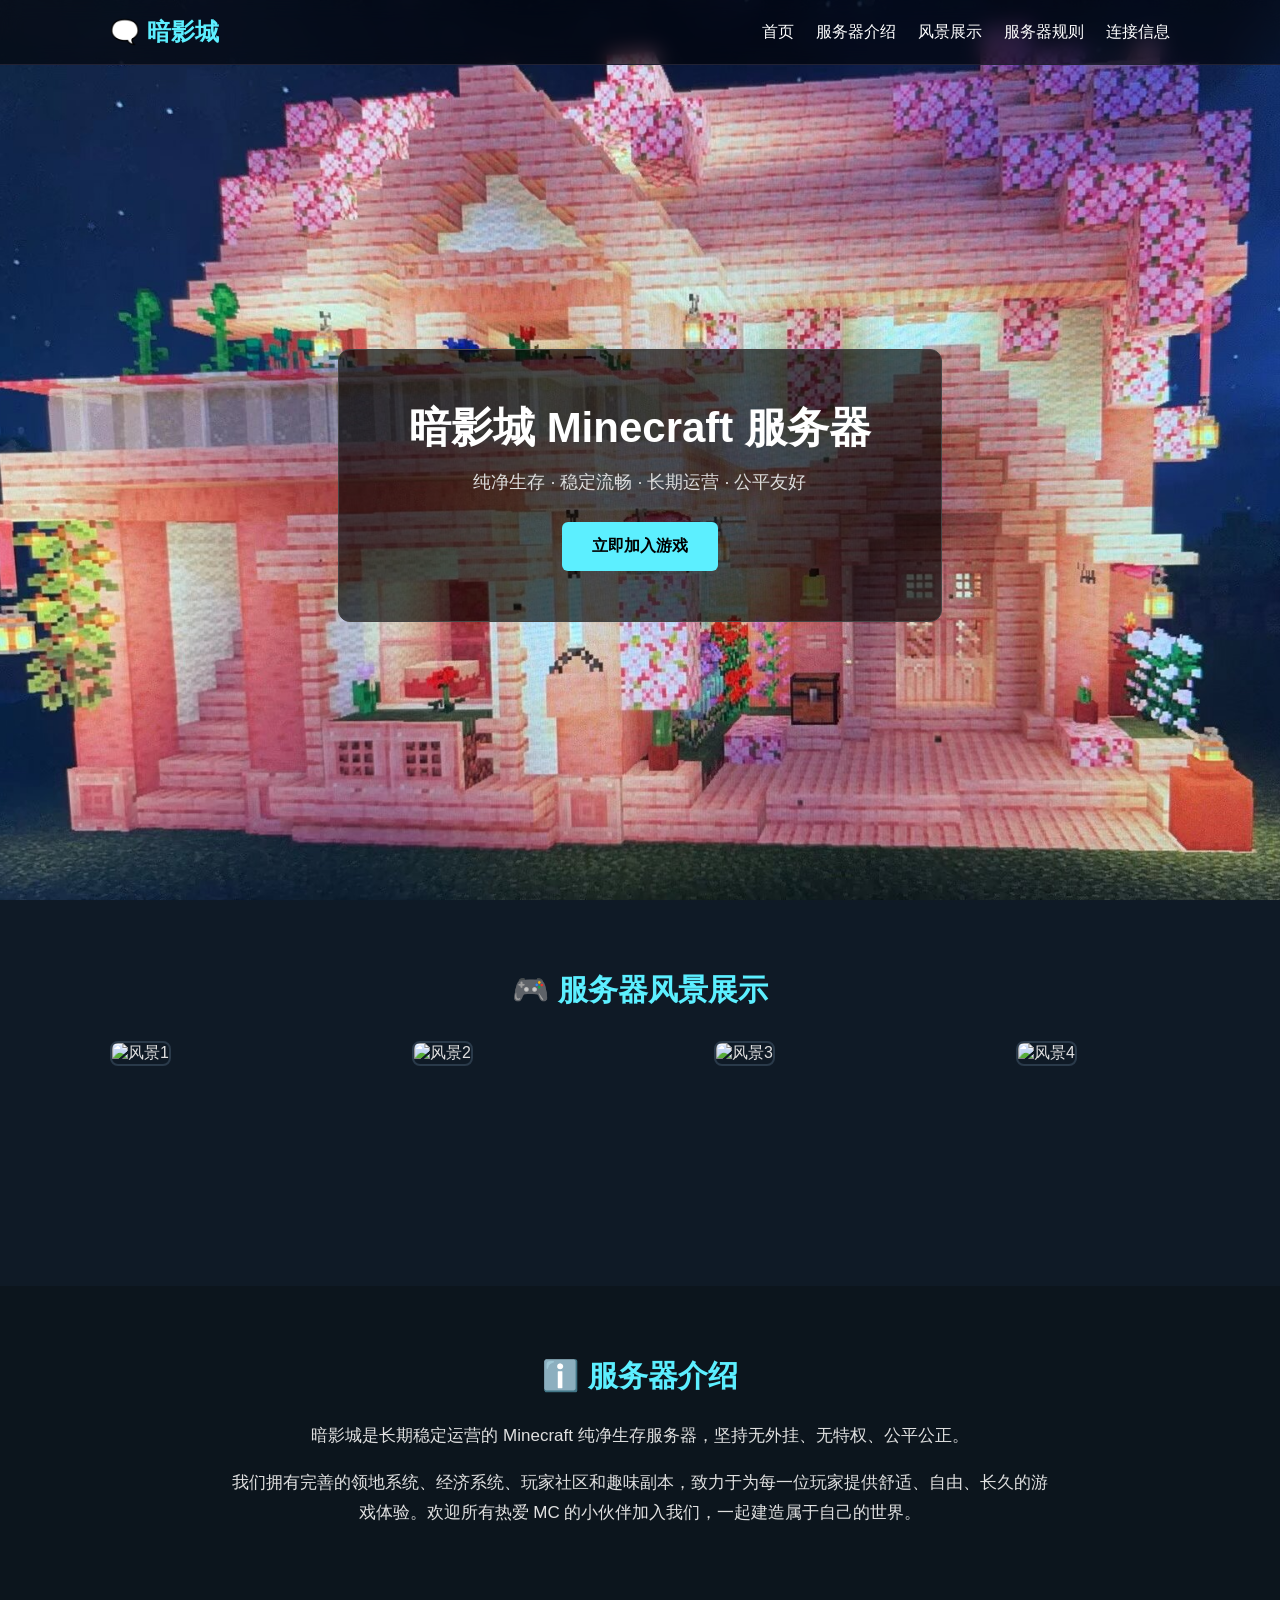
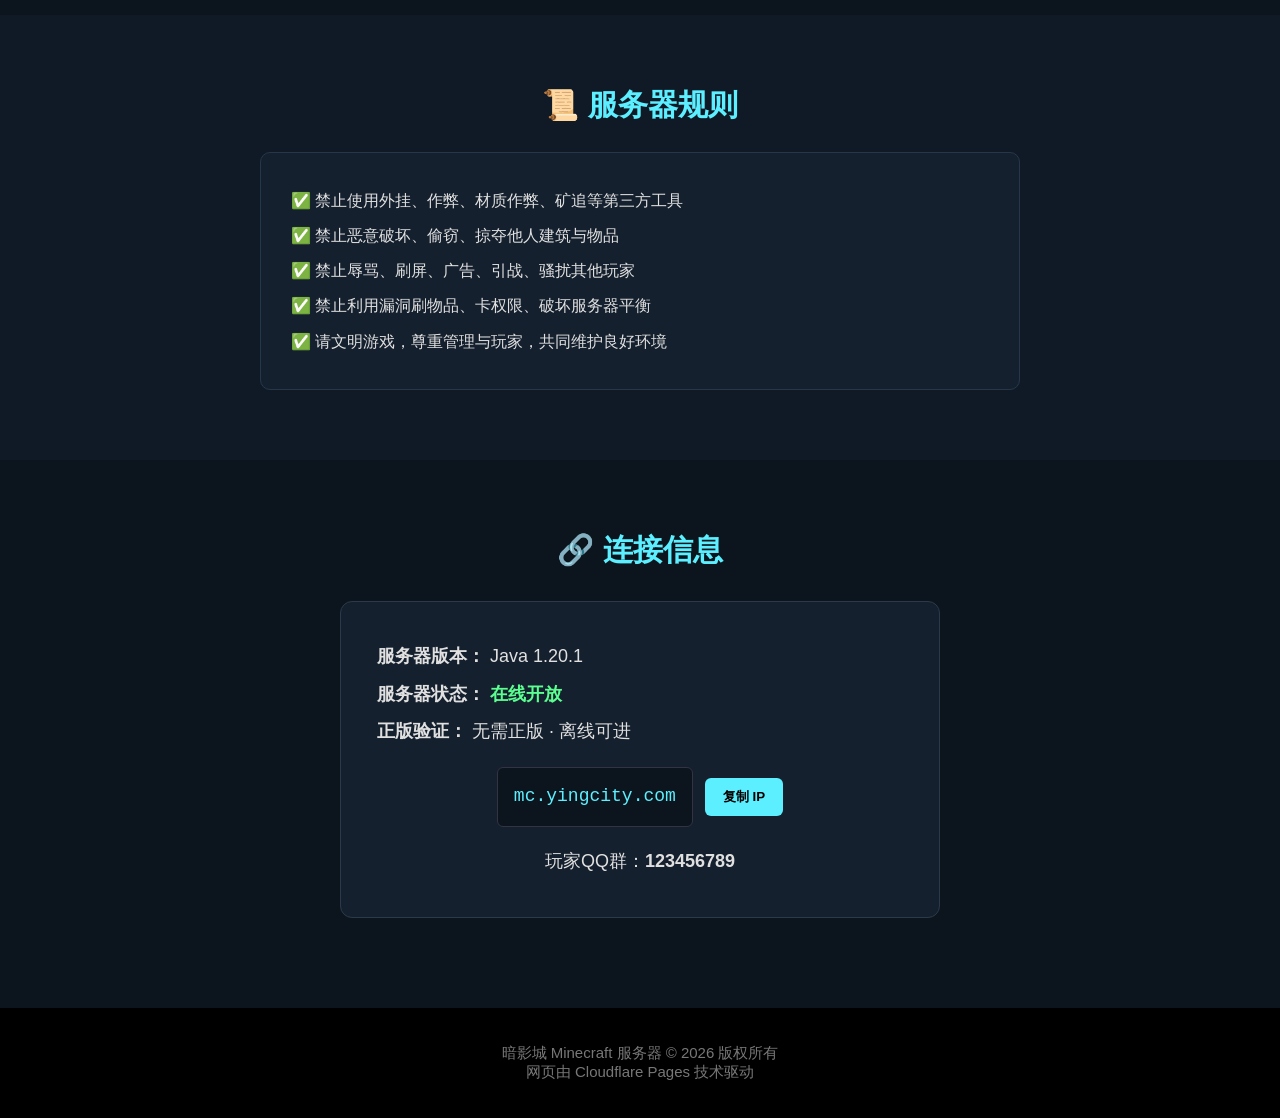
==== index.html @ 91fff6bc "Add files via upload" ====
<!DOCTYPE html>
<html lang="zh-CN">
<head>
  <meta charset="UTF-8">
  <meta name="viewport" content="width=device-width, initial-scale=1.0">
  <title>暗影城 - 我的世界官方服务器</title>
  <link rel="stylesheet" href="style.css">
</head>

<body>

<!-- 导航栏 -->
<nav class="navbar">
  <div class="container">
    <div class="logo">🗨️ 暗影城</div>
    <ul class="nav">
      <li><a href="#home">首页</a></li>
      <li><a href="#about">服务器介绍</a></li>
      <li><a href="#gallery">风景展示</a></li>
      <li><a href="#rules">服务器规则</a></li>
      <li><a href="#info">连接信息</a></li>
    </ul>
  </div>
</nav>

<!-- 顶部横幅 -->
<header id="home" class="banner" style="background-image: url('images/bg.jpg')">
  <div class="banner-inner">
    <h1>暗影城 Minecraft 服务器</h1>
    <p>纯净生存 · 稳定流畅 · 长期运营 · 公平友好</p>
    <a href="#info" class="btn">立即加入游戏</a>
  </div>
</header>

<!-- 风景轮播 -->
<section id="gallery" class="gallery">
  <div class="container">
    <h2>🎮 服务器风景展示</h2>
    <div class="slider">
      <div class="slide-item"><img src="images/slide1.jpg" alt="风景1"></div>
      <div class="slide-item"><img src="images/slide2.jpg" alt="风景2"></div>
      <div class="slide-item"><img src="images/slide3.jpg" alt="风景3"></div>
      <div class="slide-item"><img src="images/slide4.jpg" alt="风景4"></div>
    </div>
  </div>
</section>

<!-- 服务器介绍 -->
<section id="about" class="about">
  <div class="container">
    <h2>ℹ️ 服务器介绍</h2>
    <p>暗影城是长期稳定运营的 Minecraft 纯净生存服务器，坚持无外挂、无特权、公平公正。</p>
    <p>我们拥有完善的领地系统、经济系统、玩家社区和趣味副本，致力于为每一位玩家提供舒适、自由、长久的游戏体验。欢迎所有热爱 MC 的小伙伴加入我们，一起建造属于自己的世界。</p>
  </div>
</section>

<!-- 服务器规则 -->
<section id="rules" class="rules">
  <div class="container">
    <h2>📜 服务器规则</h2>
    <div class="rule-box">
      <ul>
        <li>禁止使用外挂、作弊、材质作弊、矿追等第三方工具</li>
        <li>禁止恶意破坏、偷窃、掠夺他人建筑与物品</li>
        <li>禁止辱骂、刷屏、广告、引战、骚扰其他玩家</li>
        <li>禁止利用漏洞刷物品、卡权限、破坏服务器平衡</li>
        <li>请文明游戏，尊重管理与玩家，共同维护良好环境</li>
      </ul>
    </div>
  </div>
</section>

<!-- 服务器信息 + 复制IP -->
<section id="info" class="server-info">
  <div class="container">
    <h2>🔗 连接信息</h2>

    <div class="info-card">
      <p><strong>服务器版本：</strong> Java 1.20.1</p>
      <p><strong>服务器状态：</strong> <span class="status-online">在线开放</span></p>
      <p><strong>正版验证：</strong> 无需正版 · 离线可进</p>

      <div class="ip-box">
        <span id="server-ip">mc.yingcity.com</span>
        <button class="copy-btn" onclick="copyIP()">复制 IP</button>
      </div>

      <div class="qq-group">
        <p>玩家QQ群：<strong>123456789</strong></p>
      </div>
    </div>
  </div>
</section>

<!-- 底部 -->
<footer>
  <div class="container">
    <p>暗影城 Minecraft 服务器 © 2026 版权所有</p>
    <p>网页由 Cloudflare Pages 技术驱动</p>
  </div>
</footer>

<!-- 复制IP脚本 -->
<script>
  function copyIP() {
    let ip = document.getElementById("server-ip").innerText;
    navigator.clipboard.writeText(ip).then(() => {
      alert("IP 已复制：" + ip);
    });
  }
</script>

</body>
</html>
---- style.css ----
* {
  margin: 0;
  padding: 0;
  box-sizing: border-box;
  font-family: "Microsoft YaHei", sans-serif;
  scroll-behavior: smooth;
}

body {
  background: #0c151d;
  color: #e0e0e0;
}

.container {
  max-width: 1100px;
  margin: 0 auto;
  padding: 0 20px;
}

/* 导航 */
.navbar {
  position: fixed;
  top: 0;
  width: 100%;
  background: rgba(0, 0, 0, 0.6);
  backdrop-filter: blur(10px);
  z-index: 999;
  padding: 16px 0;
  border-bottom: 1px solid #223;
}

.navbar .container {
  display: flex;
  justify-content: space-between;
  align-items: center;
}

.logo {
  font-size: 24px;
  font-weight: bold;
  color: #5cefff;
}

.nav {
  list-style: none;
  display: flex;
  gap: 22px;
}

.nav a {
  color: #fff;
  text-decoration: none;
  font-size: 16px;
  transition: 0.2s;
}

.nav a:hover {
  color: #5cefff;
}

/* 横幅 */
.banner {
  height: 100vh;
  background-size: cover;
  background-position: center;
  display: flex;
  align-items: center;
  justify-content: center;
  text-align: center;
  padding-top: 70px;
  position: relative;
}

.banner-inner {
  background: rgba(0, 0, 0, 0.65);
  padding: 50px 70px;
  border-radius: 12px;
  border: 1px solid #444;
  max-width: 760px;
}

.banner h1 {
  font-size: 42px;
  margin-bottom: 14px;
  color: #fff;
}

.banner p {
  font-size: 18px;
  margin-bottom: 28px;
  color: #ddd;
}

.btn {
  display: inline-block;
  padding: 14px 30px;
  background: #5cefff;
  color: #000;
  font-weight: bold;
  border-radius: 6px;
  text-decoration: none;
  transition: 0.2s;
}

.btn:hover {
  background: #4ad1e0;
}

/* 轮播 */
.gallery {
  padding: 70px 0;
  background: #0f1a26;
}

.gallery h2 {
  text-align: center;
  font-size: 30px;
  margin-bottom: 30px;
  color: #5cefff;
}

.slider {
  display: flex;
  gap: 12px;
  overflow-x: auto;
  padding-bottom: 10px;
}

.slide-item {
  flex: 0 0 290px;
  height: 165px;
}

.slide-item img {
  width: 100%;
  height: 100%;
  object-fit: cover;
  border-radius: 8px;
  border: 2px solid #2a3a4a;
}

/* 介绍 */
.about {
  padding: 70px 0;
}

.about h2 {
  text-align: center;
  font-size: 30px;
  margin-bottom: 24px;
  color: #5cefff;
}

.about p {
  max-width: 820px;
  margin: 0 auto 16px;
  line-height: 1.8;
  font-size: 17px;
  text-align: center;
}

/* 规则 */
.rules {
  padding: 70px 0;
  background: #0f1a26;
}

.rules h2 {
  text-align: center;
  font-size: 30px;
  margin-bottom: 26px;
  color: #5cefff;
}

.rule-box {
  max-width: 760px;
  margin: 0 auto;
  background: #15202e;
  padding: 30px;
  border-radius: 10px;
  border: 1px solid #27374a;
}

.rule-box ul {
  list-style: none;
  line-height: 2.2;
  font-size: 16px;
}

.rule-box li::before {
  content: "✅ ";
  color: #5cefff;
}

/* 服务器信息 */
.server-info {
  padding: 70px 0;
}

.server-info h2 {
  text-align: center;
  font-size: 30px;
  margin-bottom: 30px;
  color: #5cefff;
}

.info-card {
  max-width: 600px;
  margin: 0 auto;
  background: #15202e;
  padding: 36px;
  border-radius: 12px;
  border: 1px solid #2a3a4a;
  font-size: 18px;
  line-height: 2.1;
}

.status-online {
  color: #5aff90;
  font-weight: bold;
}

.ip-box {
  display: flex;
  align-items: center;
  justify-content: center;
  gap: 12px;
  margin: 16px 0;
  flex-wrap: wrap;
}

#server-ip {
  background: #0c151d;
  padding: 10px 16px;
  border-radius: 6px;
  font-family: monospace;
  font-size: 18px;
  color: #5cefff;
  border: 1px solid #334;
}

.copy-btn {
  padding: 10px 18px;
  background: #5cefff;
  color: #000;
  border: none;
  border-radius: 6px;
  font-weight: bold;
  cursor: pointer;
}

.copy-btn:hover {
  background: #4ad1e0;
}

.qq-group {
  text-align: center;
  margin-top: 10px;
  font-size: 18px;
}

/* 底部 */
footer {
  background: #000;
  padding: 36px 0;
  text-align: center;
  color: #777;
  font-size: 15px;
  margin-top: 20px;
}
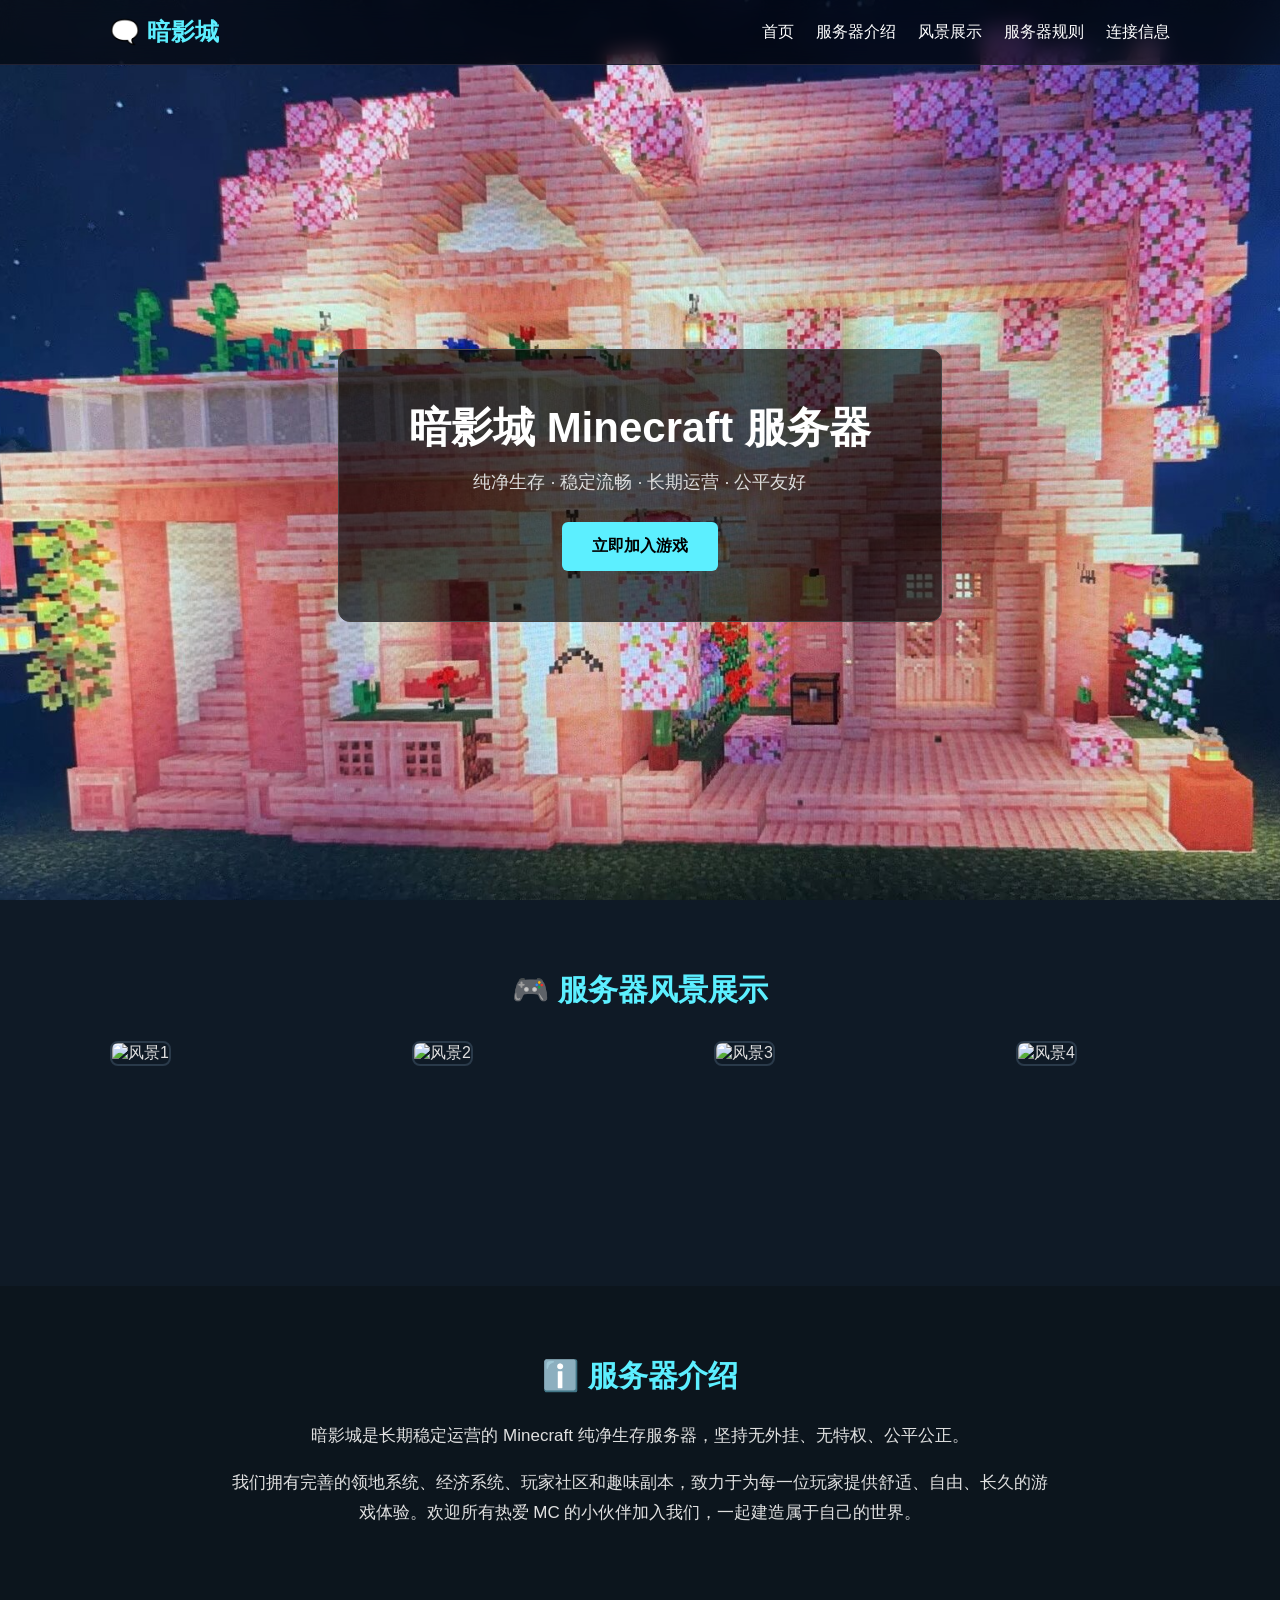
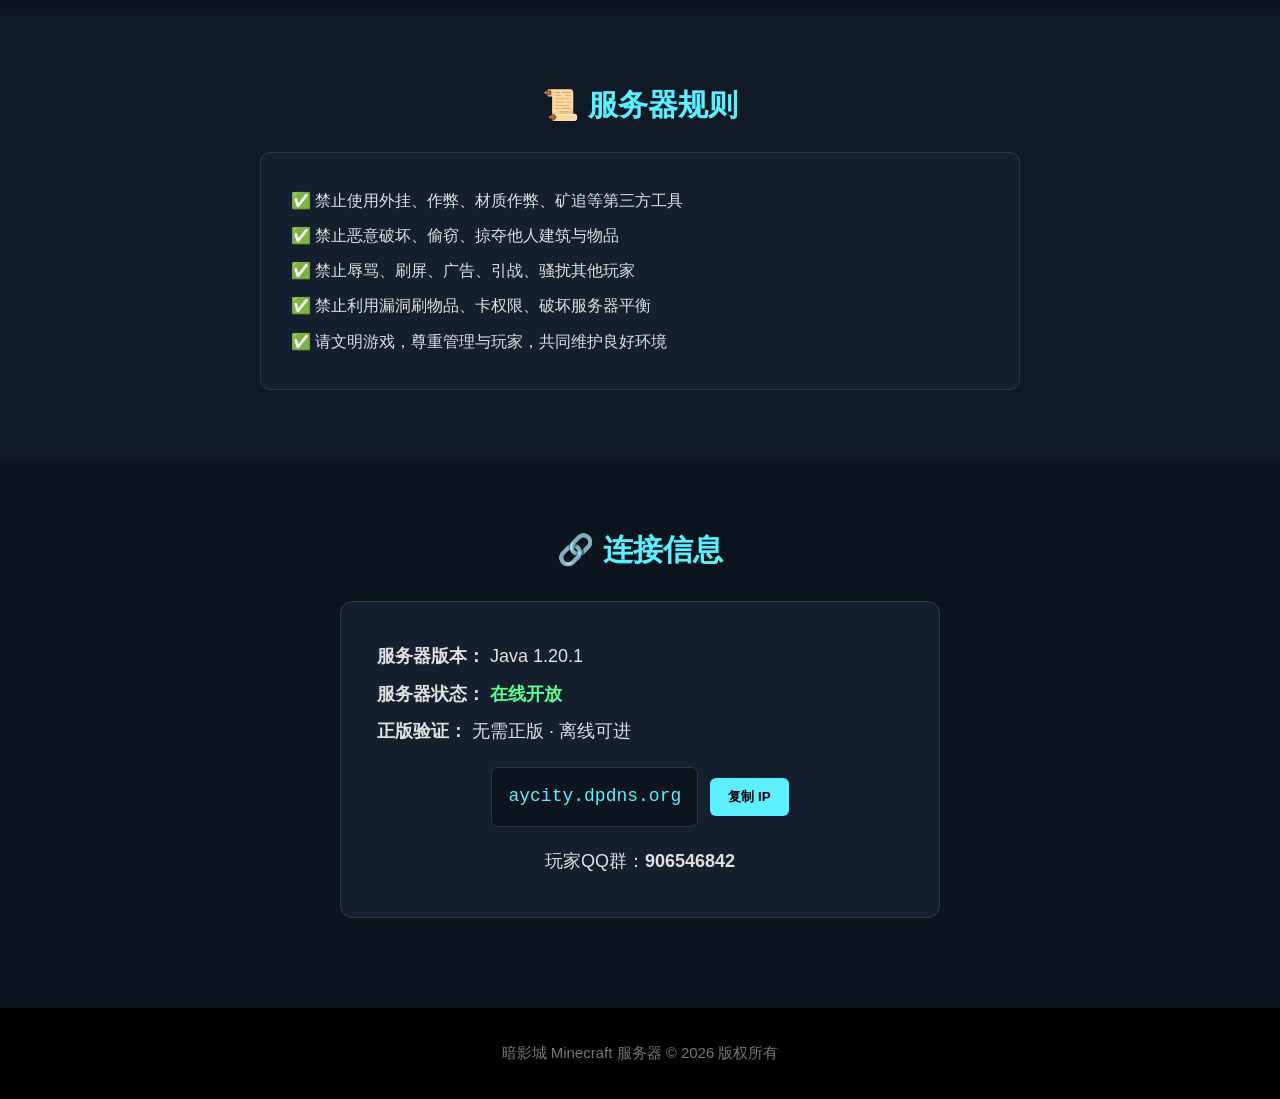
==== commit d21af467: "Update index.html" ====
--- a/index.html
+++ b/index.html
@@ -81,12 +81,12 @@
       <p><strong>正版验证：</strong> 无需正版 · 离线可进</p>
 
       <div class="ip-box">
-        <span id="server-ip">mc.yingcity.com</span>
+        <span id="server-ip">aycity.dpdns.org</span>
         <button class="copy-btn" onclick="copyIP()">复制 IP</button>
       </div>
 
       <div class="qq-group">
-        <p>玩家QQ群：<strong>123456789</strong></p>
+        <p>玩家QQ群：<strong>906546842</strong></p>
       </div>
     </div>
   </div>
@@ -96,7 +96,6 @@
 <footer>
   <div class="container">
     <p>暗影城 Minecraft 服务器 © 2026 版权所有</p>
-    <p>网页由 Cloudflare Pages 技术驱动</p>
   </div>
 </footer>
 
@@ -111,4 +110,4 @@
 </script>
 
 </body>
-</html>+</html>
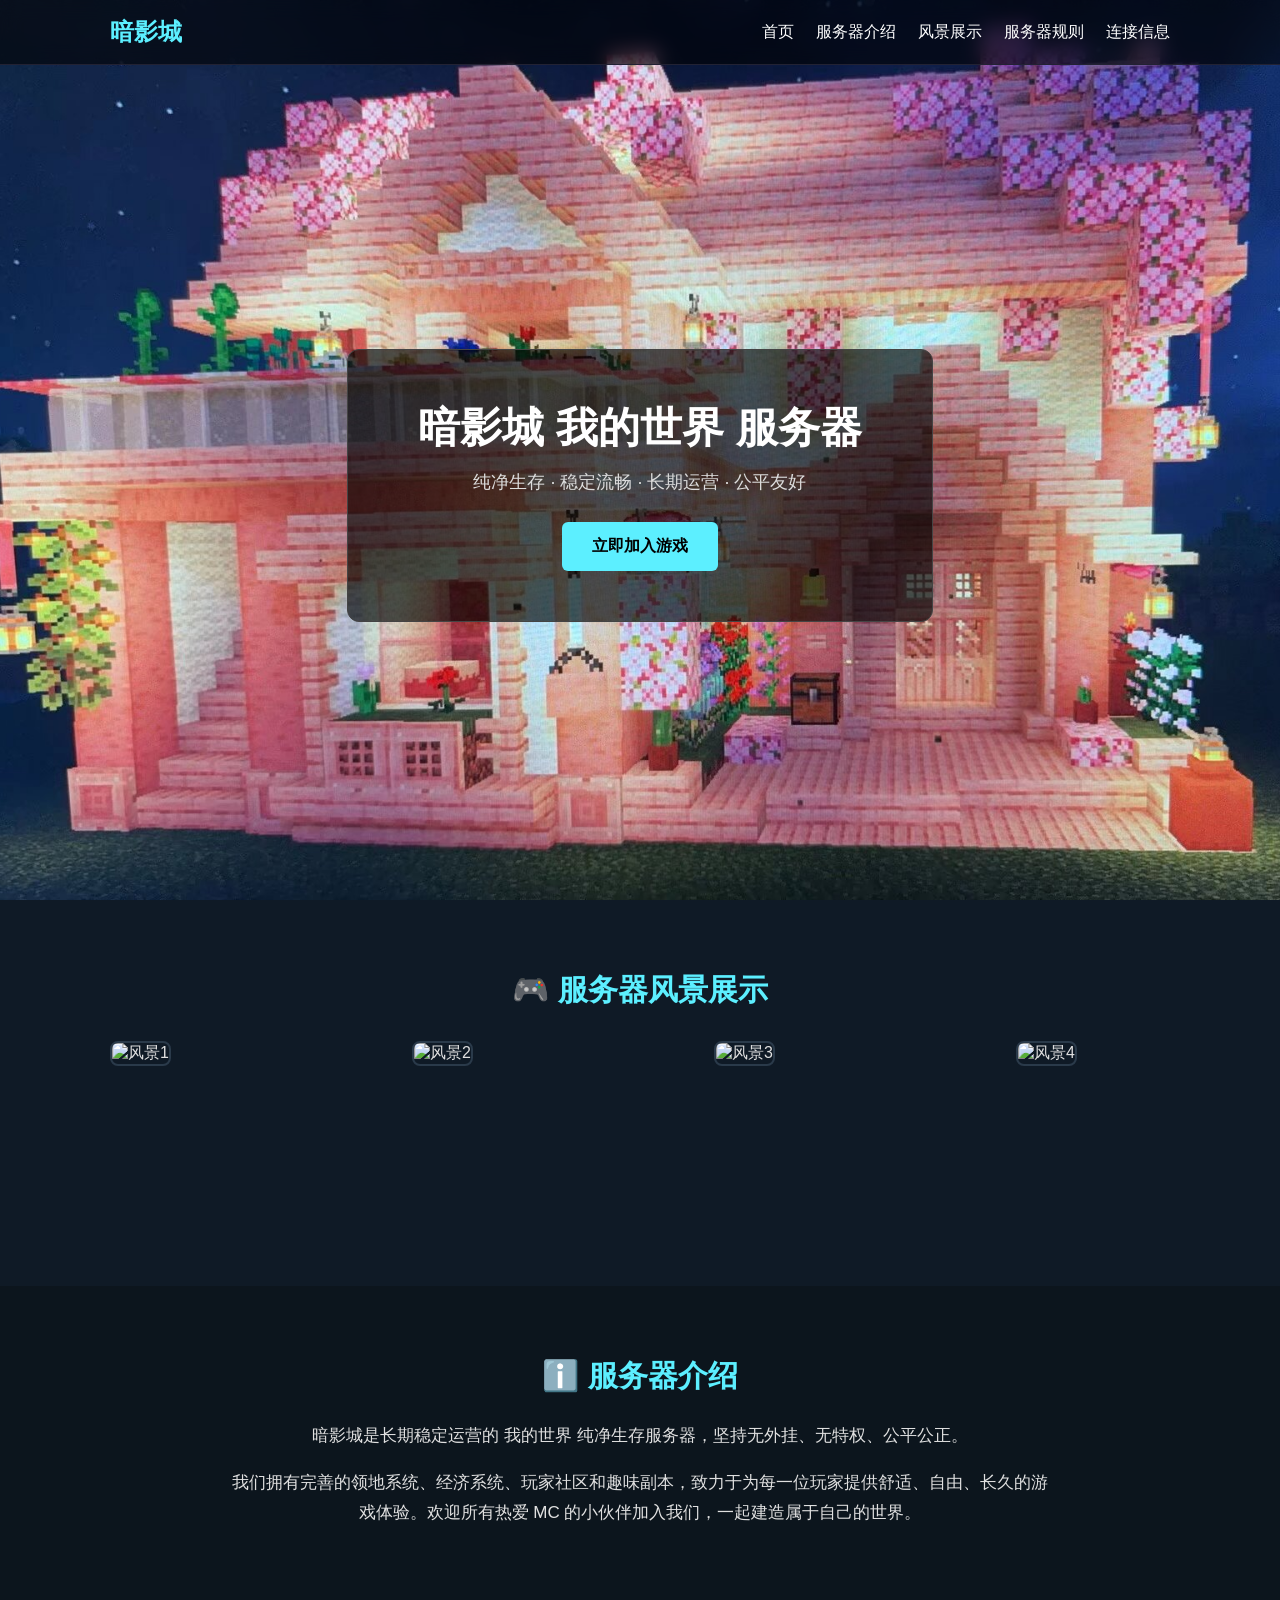
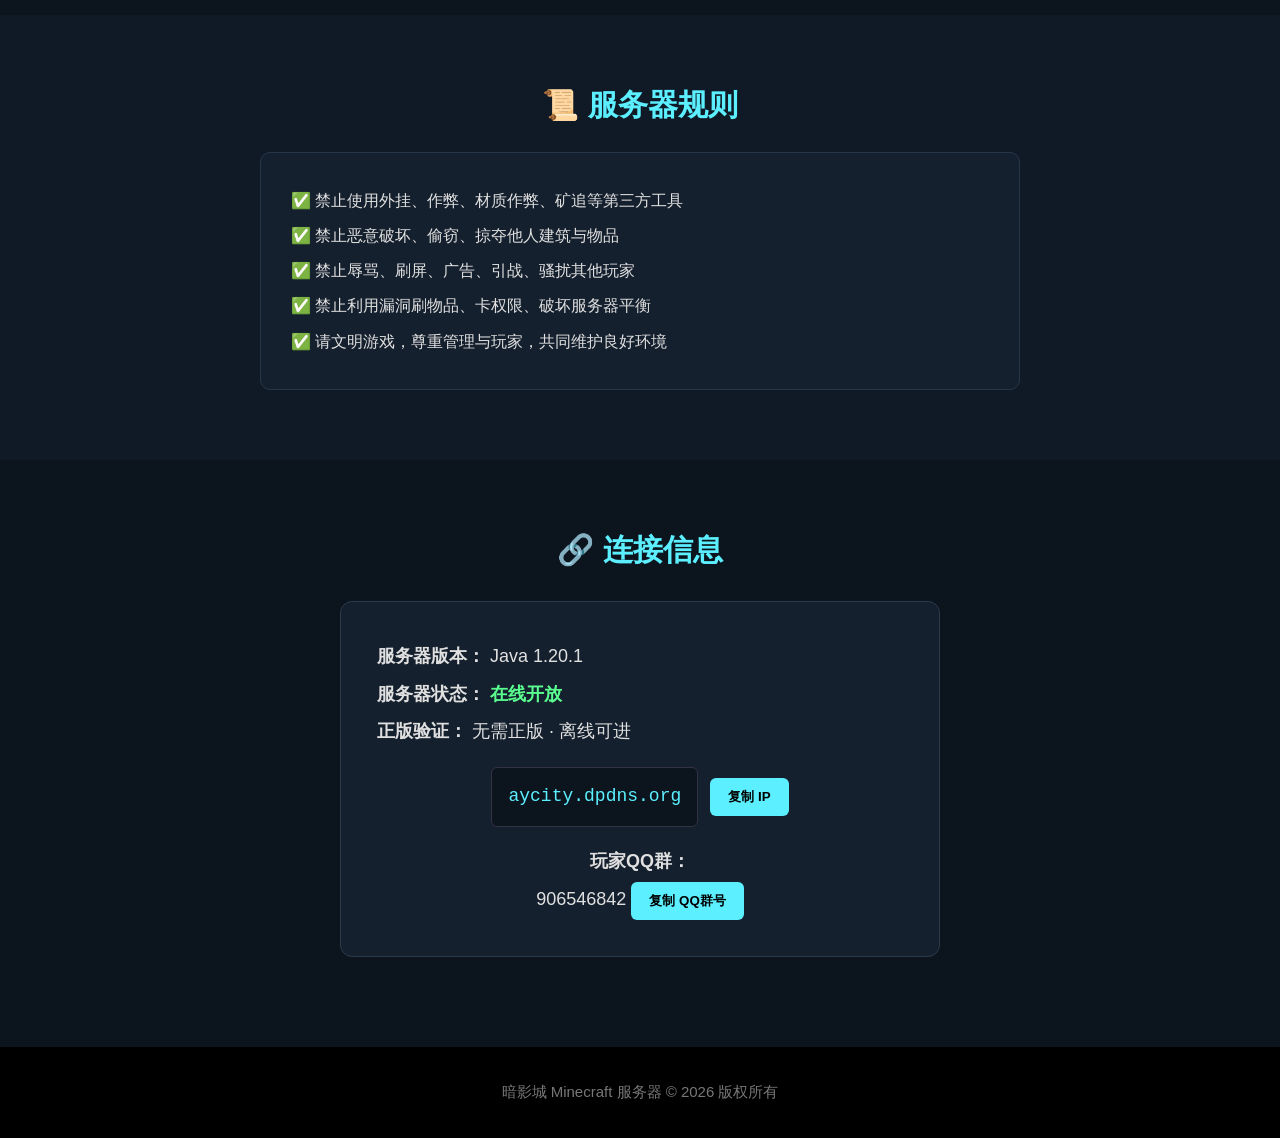
==== commit dd806e1f: "Update index.html" ====
--- a/index.html
+++ b/index.html
@@ -3,7 +3,7 @@
 <head>
   <meta charset="UTF-8">
   <meta name="viewport" content="width=device-width, initial-scale=1.0">
-  <title>暗影城 - 我的世界官方服务器</title>
+  <title>暗影城 - 我的世界服务器</title>
   <link rel="stylesheet" href="style.css">
 </head>
 
@@ -12,7 +12,7 @@
 <!-- 导航栏 -->
 <nav class="navbar">
   <div class="container">
-    <div class="logo">🗨️ 暗影城</div>
+    <div class="logo">暗影城</div>
     <ul class="nav">
       <li><a href="#home">首页</a></li>
       <li><a href="#about">服务器介绍</a></li>
@@ -26,7 +26,7 @@
 <!-- 顶部横幅 -->
 <header id="home" class="banner" style="background-image: url('images/bg.jpg')">
   <div class="banner-inner">
-    <h1>暗影城 Minecraft 服务器</h1>
+    <h1>暗影城 我的世界 服务器</h1>
     <p>纯净生存 · 稳定流畅 · 长期运营 · 公平友好</p>
     <a href="#info" class="btn">立即加入游戏</a>
   </div>
@@ -49,7 +49,7 @@
 <section id="about" class="about">
   <div class="container">
     <h2>ℹ️ 服务器介绍</h2>
-    <p>暗影城是长期稳定运营的 Minecraft 纯净生存服务器，坚持无外挂、无特权、公平公正。</p>
+    <p>暗影城是长期稳定运营的 我的世界 纯净生存服务器，坚持无外挂、无特权、公平公正。</p>
     <p>我们拥有完善的领地系统、经济系统、玩家社区和趣味副本，致力于为每一位玩家提供舒适、自由、长久的游戏体验。欢迎所有热爱 MC 的小伙伴加入我们，一起建造属于自己的世界。</p>
   </div>
 </section>
@@ -86,7 +86,9 @@
       </div>
 
       <div class="qq-group">
-        <p>玩家QQ群：<strong>906546842</strong></p>
+        <p><strong>玩家QQ群：</strong></p>
+        <span id="qq-num">906546842</span>
+        <button class="copy-btn" onclick="copyQQ()">复制 QQ群号</button>
       </div>
     </div>
   </div>
@@ -107,6 +109,12 @@
       alert("IP 已复制：" + ip);
     });
   }
+   function copyQQ() {
+    let qq = document.getElementById("qq-num").innerText;
+    navigator.clipboard.writeText(qq).then(() => {
+      alert("QQ群号 已复制：" + qq);
+    });
+  }
 </script>
 
 </body>
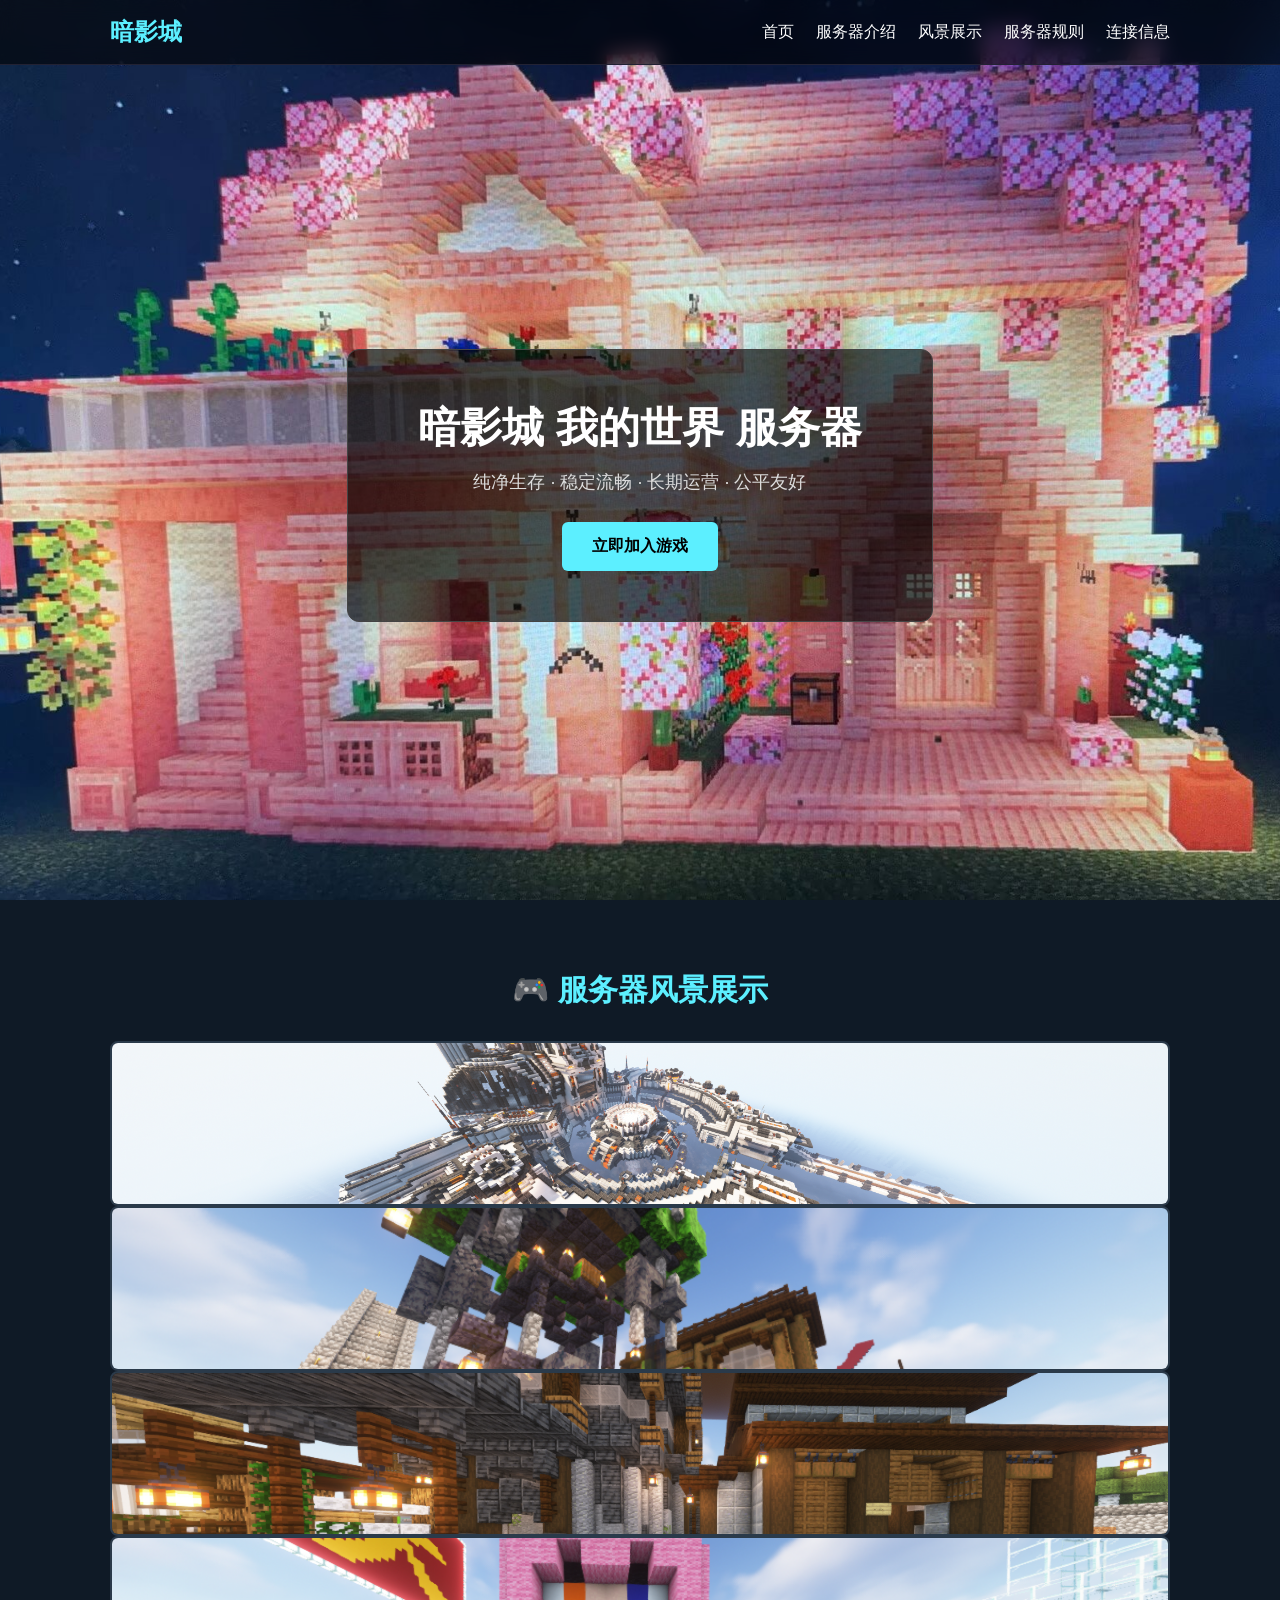
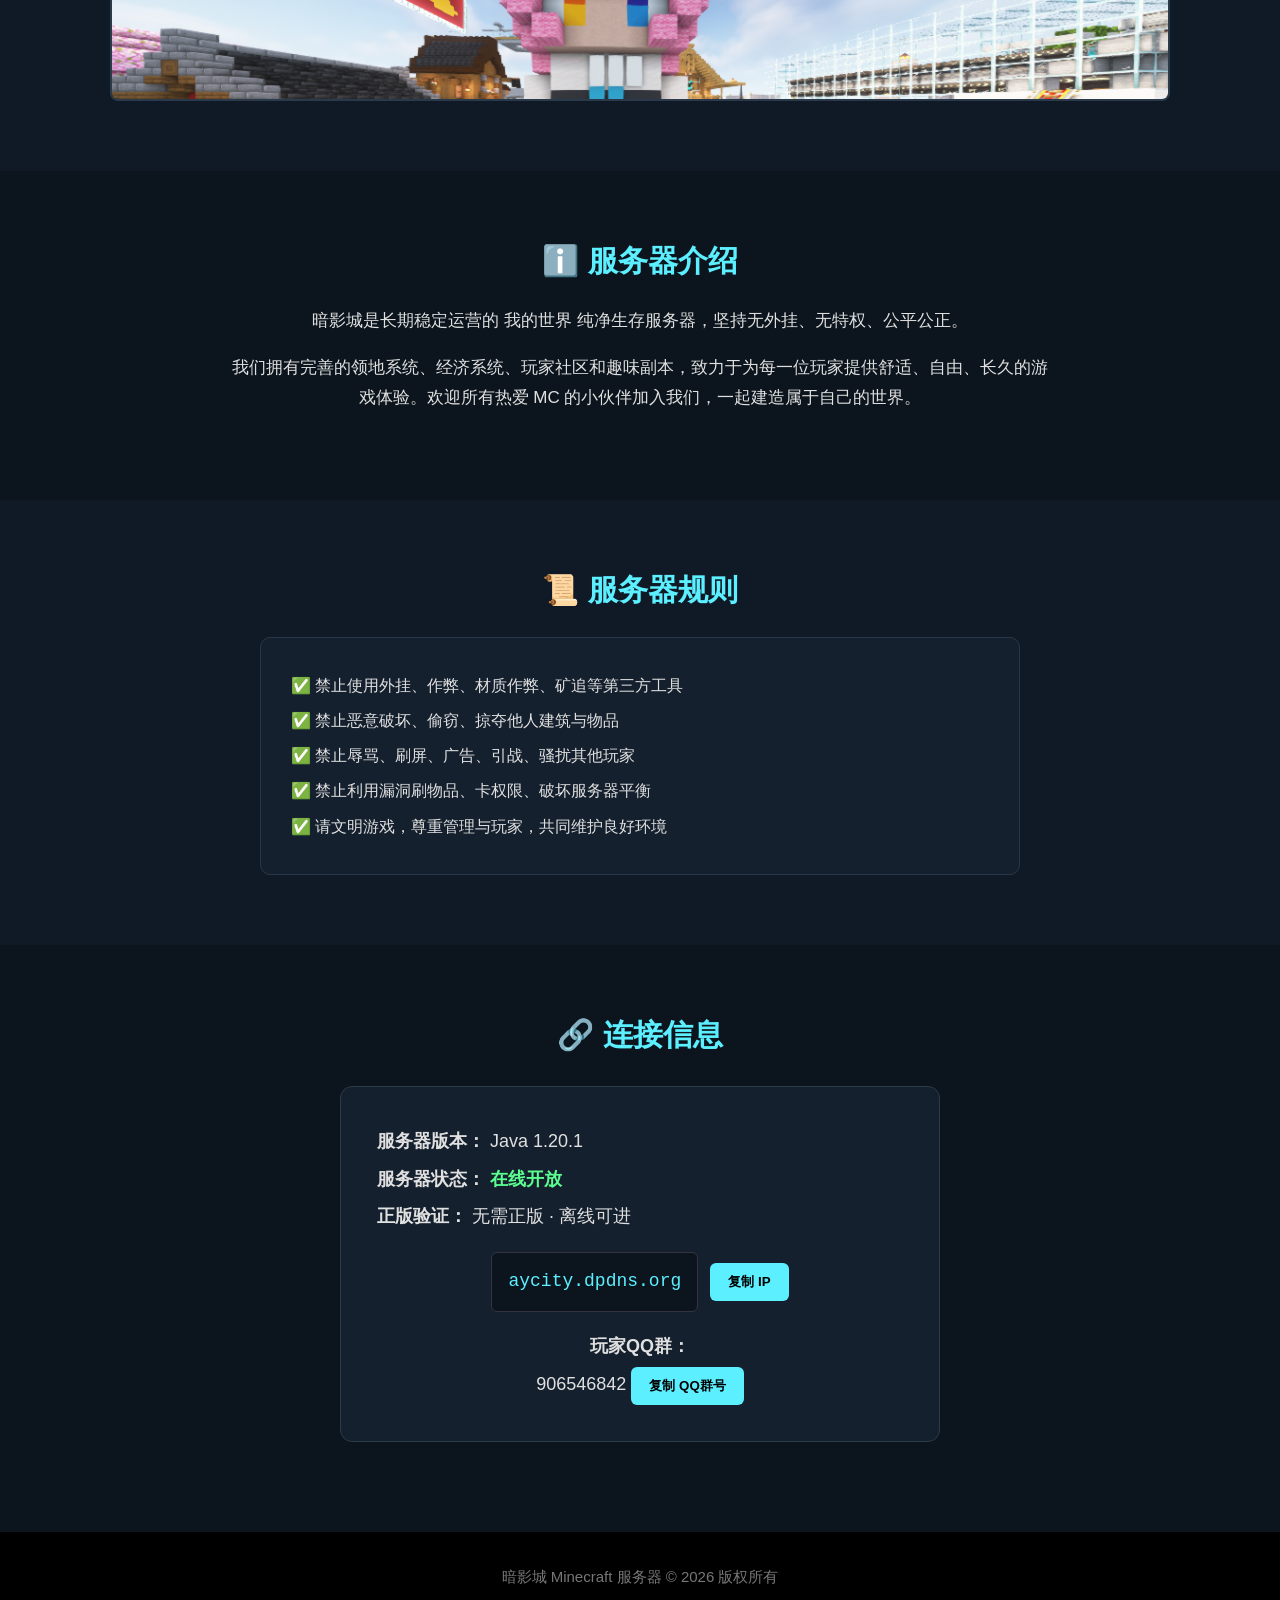
==== commit 09e88deb: "Update index.html" ====
--- a/index.html
+++ b/index.html
@@ -36,11 +36,17 @@
 <section id="gallery" class="gallery">
   <div class="container">
     <h2>🎮 服务器风景展示</h2>
-    <div class="slider">
-      <div class="slide-item"><img src="images/slide1.jpg" alt="风景1"></div>
-      <div class="slide-item"><img src="images/slide2.jpg" alt="风景2"></div>
-      <div class="slide-item"><img src="images/slide3.jpg" alt="风景3"></div>
-      <div class="slide-item"><img src="images/slide4.jpg" alt="风景4"></div>
+    <div class="slide-item">
+      <img src="/images/slide1.jpg" alt="截图" onerror="this.style.display='none'">
+    </div>
+    <div class="slide-item">
+      <img src="/images/slide2.jpg" alt="截图" onerror="this.style.display='none'">
+    </div>
+    <div class="slide-item">
+      <img src="/images/slide3.jpg" alt="截图" onerror="this.style.display='none'">
+    </div>
+    <div class="slide-item">
+      <img src="/images/slide4.jpg" alt="截图" onerror="this.style.display='none'">
     </div>
   </div>
 </section>
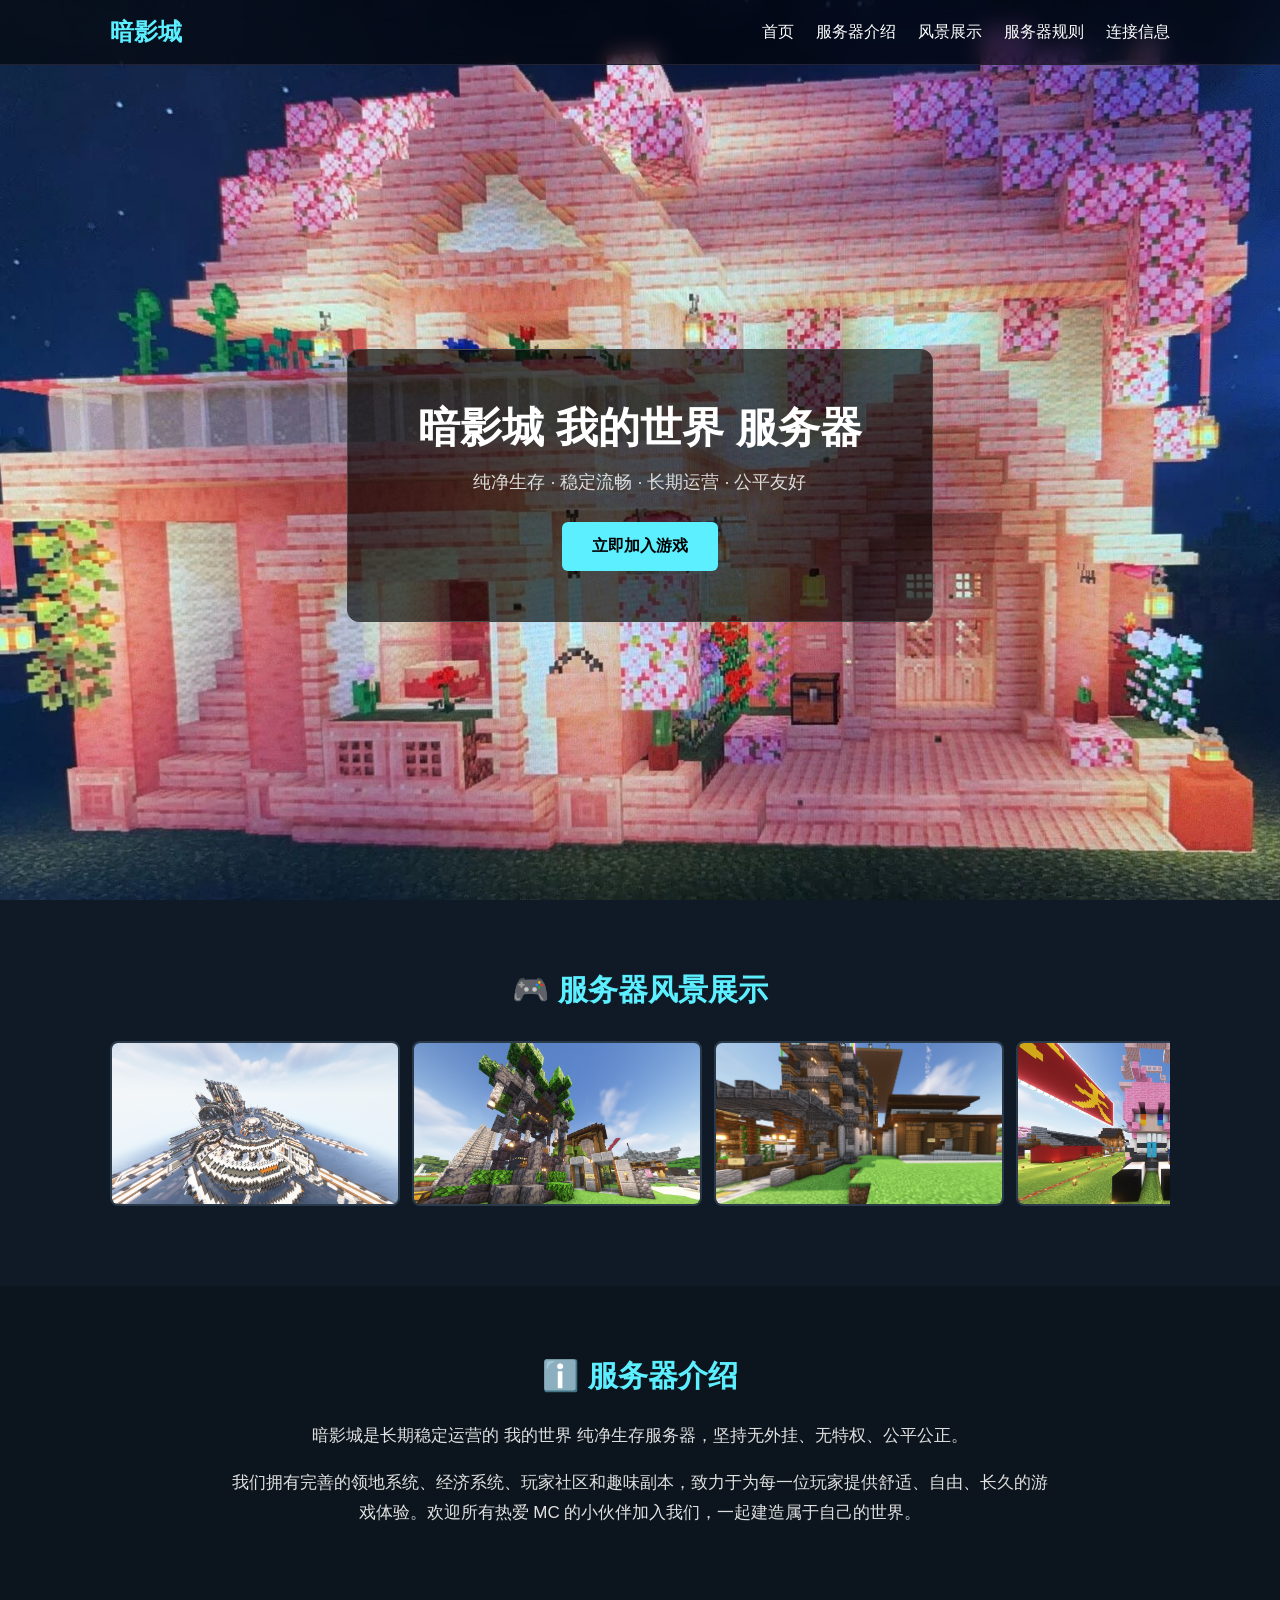
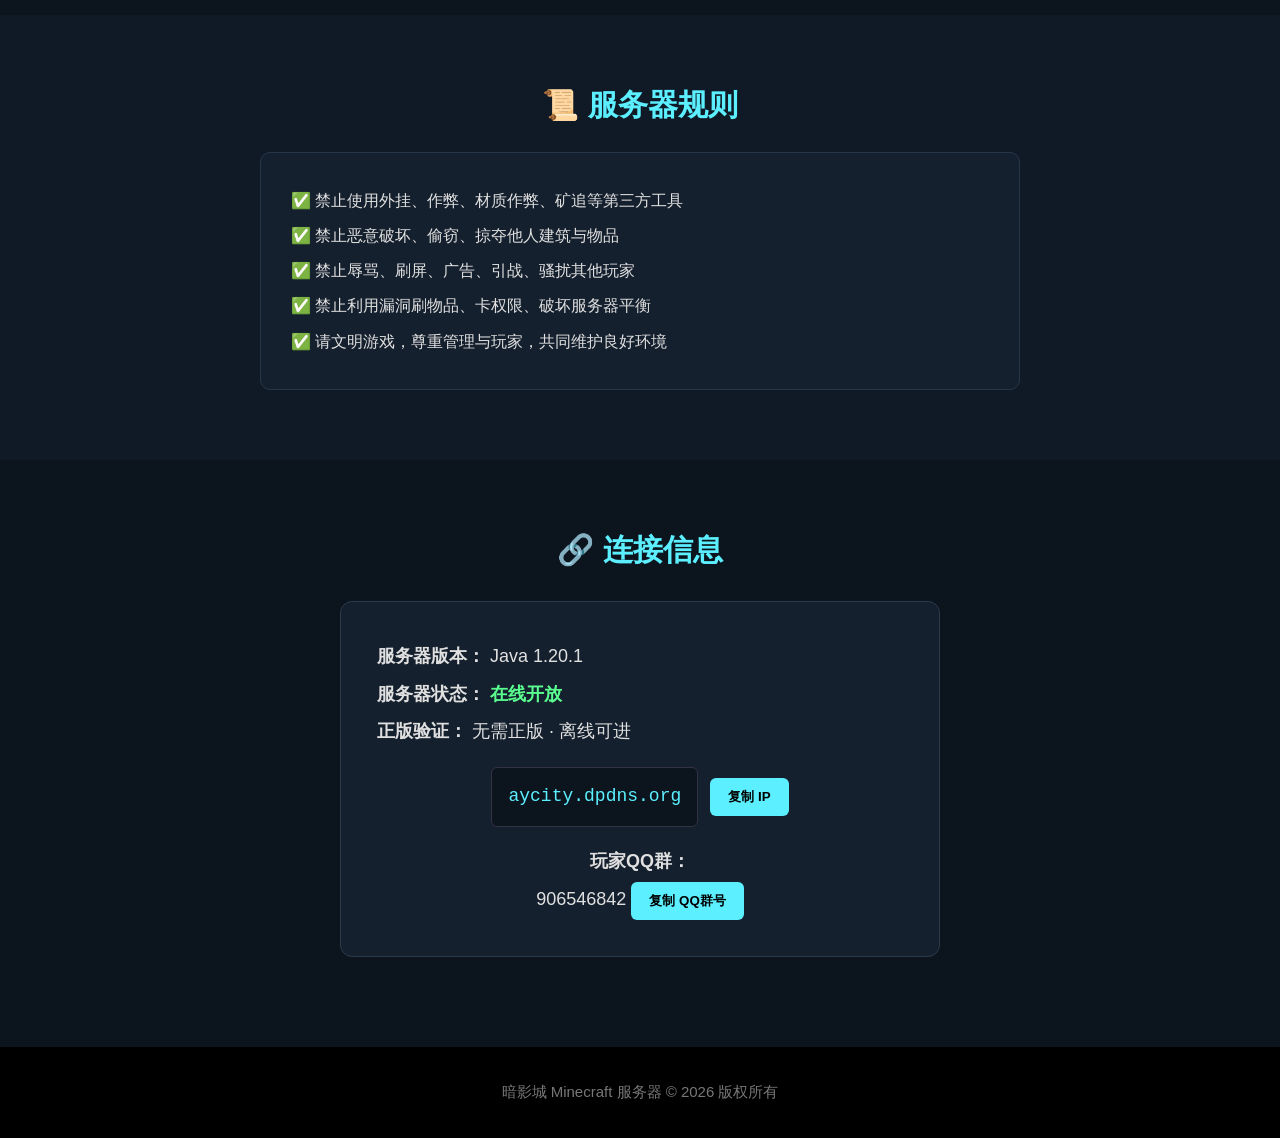
==== commit 149702de: "Update index.html" ====
--- a/index.html
+++ b/index.html
@@ -32,21 +32,23 @@
   </div>
 </header>
 
-<!-- 风景轮播 -->
+<!-- 风景轮播（修复版，稳定显示） -->
 <section id="gallery" class="gallery">
   <div class="container">
     <h2>🎮 服务器风景展示</h2>
-    <div class="slide-item">
-      <img src="/images/slide1.jpg" alt="截图" onerror="this.style.display='none'">
-    </div>
-    <div class="slide-item">
-      <img src="/images/slide2.jpg" alt="截图" onerror="this.style.display='none'">
-    </div>
-    <div class="slide-item">
-      <img src="/images/slide3.jpg" alt="截图" onerror="this.style.display='none'">
-    </div>
-    <div class="slide-item">
-      <img src="/images/slide4.jpg" alt="截图" onerror="this.style.display='none'">
+    <div class="slider">
+      <div class="slide-item">
+        <img src="images/slide1.jpg" alt="服务器风景1">
+      </div>
+      <div class="slide-item">
+        <img src="images/slide2.jpg" alt="服务器风景2">
+      </div>
+      <div class="slide-item">
+        <img src="images/slide3.jpg" alt="服务器风景3">
+      </div>
+      <div class="slide-item">
+        <img src="images/slide4.jpg" alt="服务器风景4">
+      </div>
     </div>
   </div>
 </section>
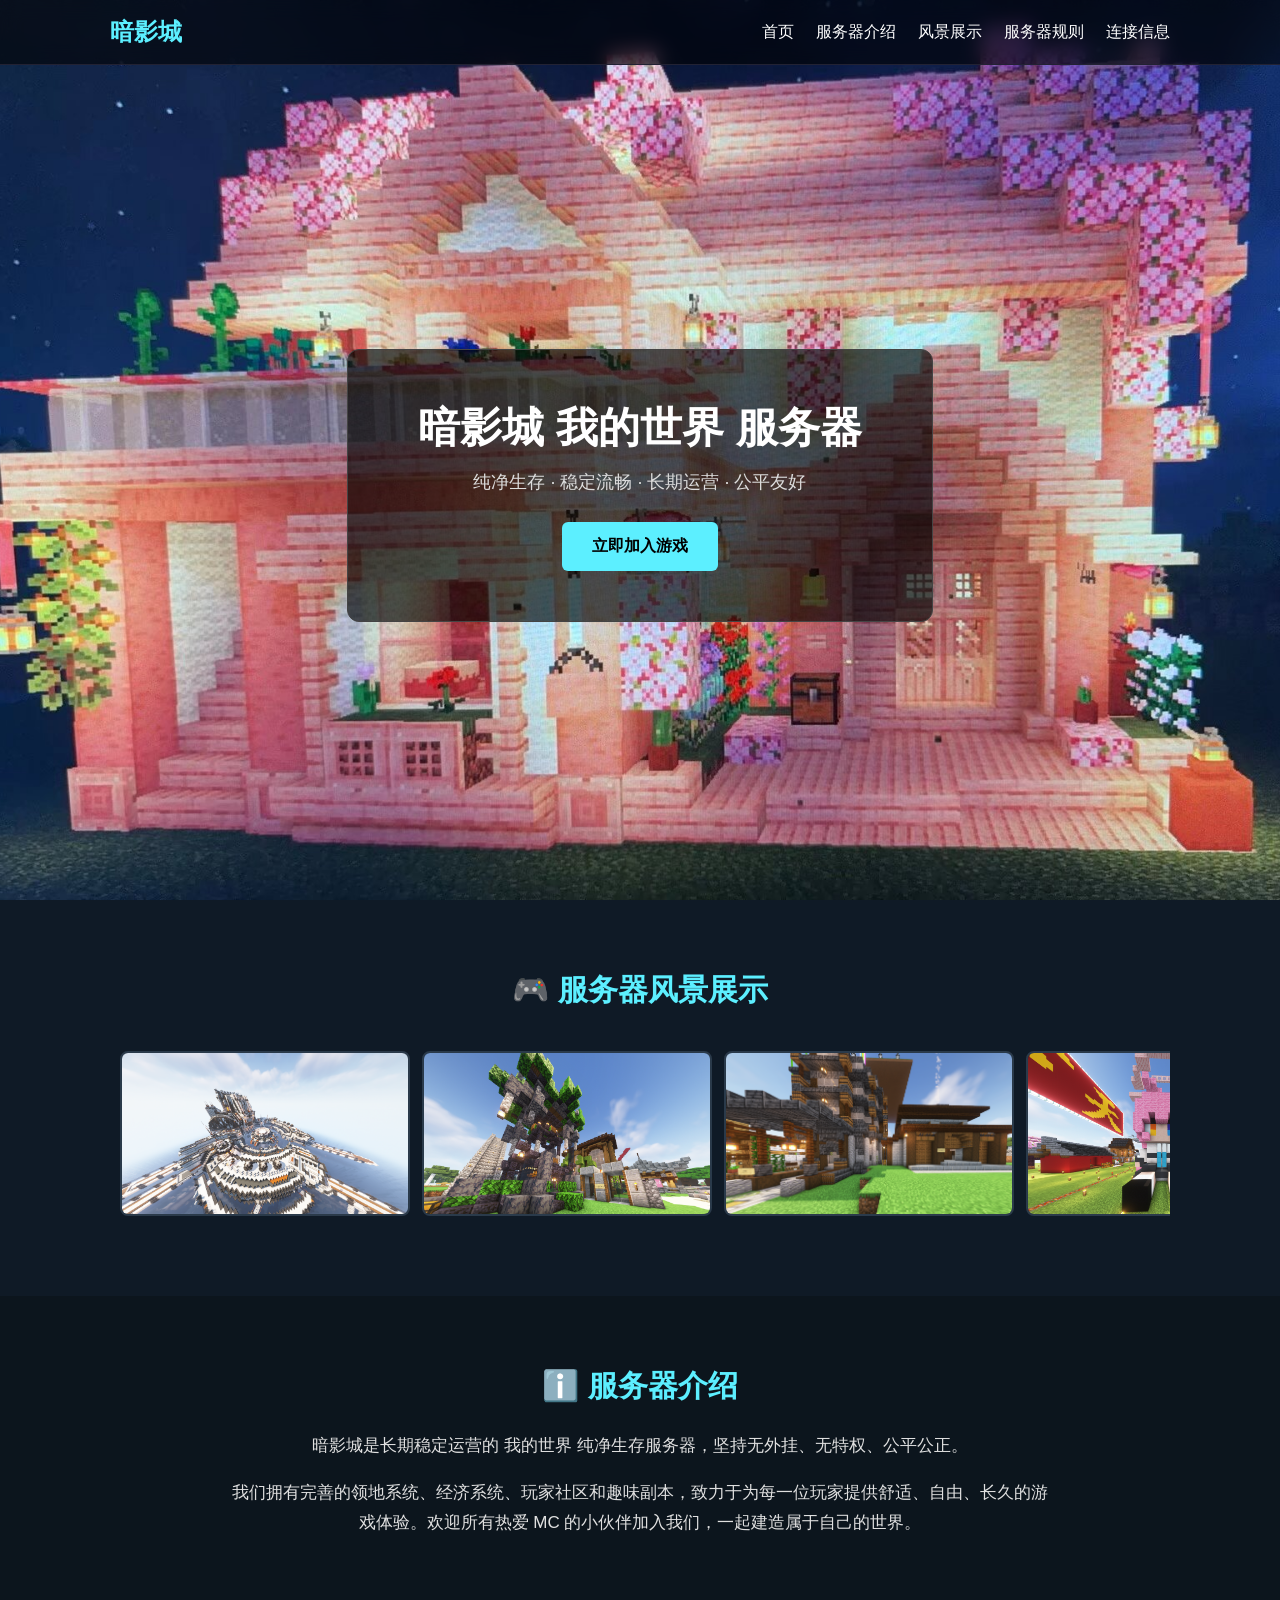
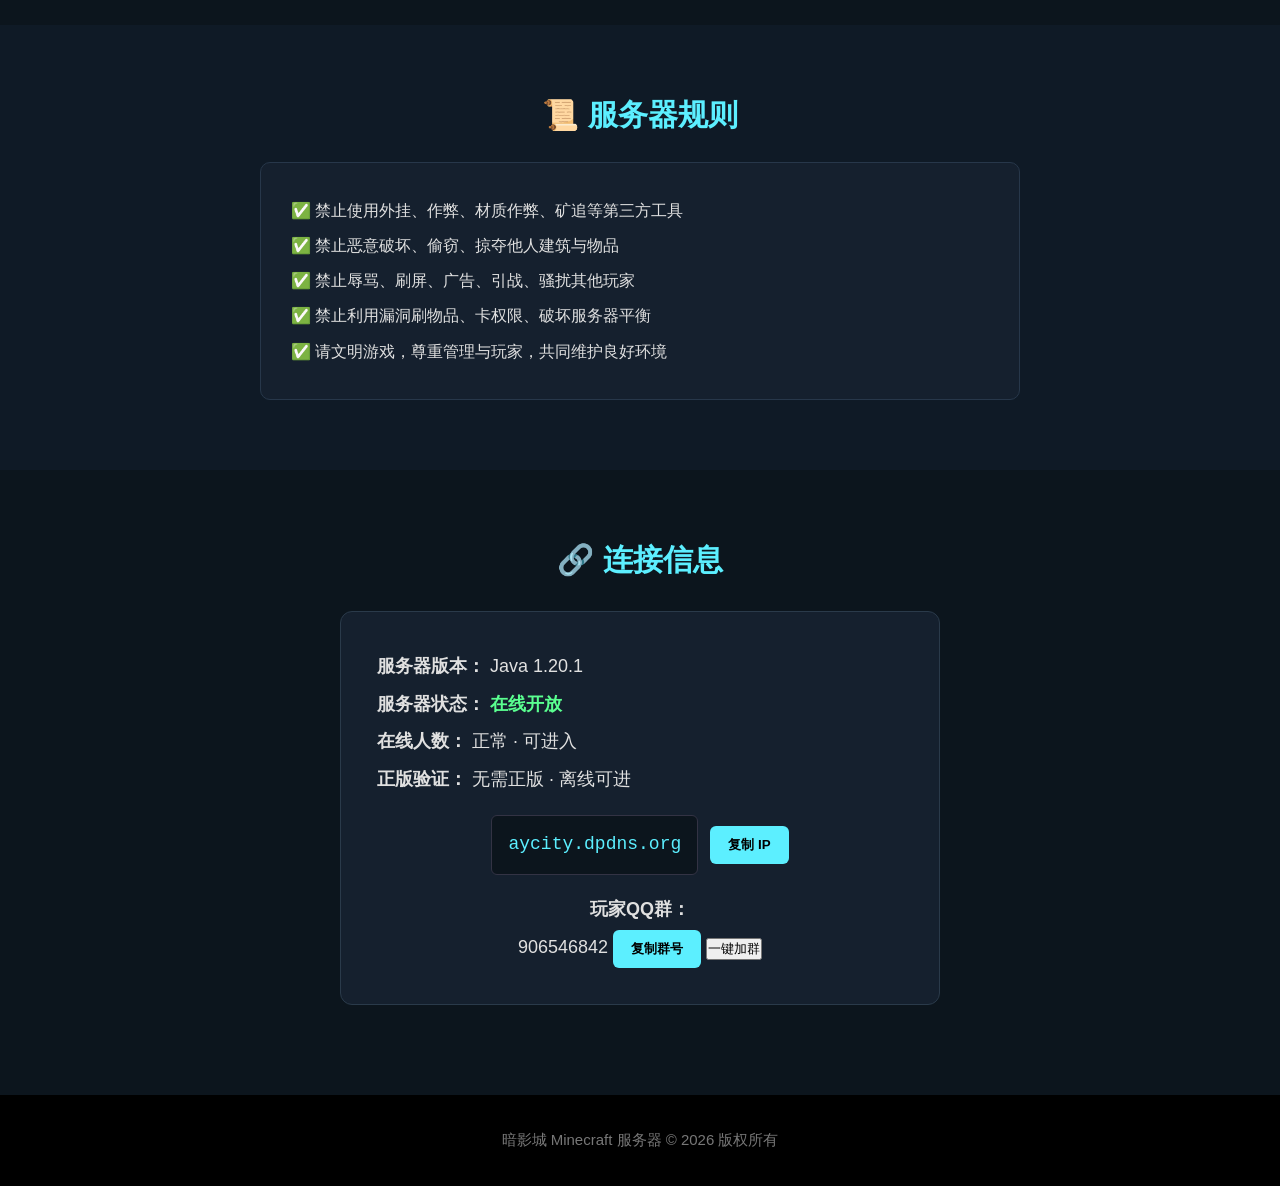
==== commit b3aa3f95: "Update index.html" ====
--- a/index.html
+++ b/index.html
@@ -5,6 +5,36 @@
   <meta name="viewport" content="width=device-width, initial-scale=1.0">
   <title>暗影城 - 我的世界服务器</title>
   <link rel="stylesheet" href="style.css">
+  <style>
+    /* 图片灯箱放大 */
+    .lightbox {
+      display: none;
+      position: fixed;
+      top: 0; left: 0; width: 100%; height: 100%;
+      background: rgba(0,0,0,0.9);
+      z-index: 9999;
+      align-items: center;
+      justify-content: center;
+    }
+    .lightbox.show {
+      display: flex;
+    }
+    .lightbox-img {
+      max-width: 90%;
+      max-height: 90%;
+      border-radius: 8px;
+    }
+    .lightbox-close {
+      position: absolute;
+      top: 20px; right: 30px;
+      color: white;
+      font-size: 40px;
+      cursor: pointer;
+    }
+    .slide-item img {
+      cursor: zoom-in;
+    }
+  </style>
 </head>
 
 <body>
@@ -32,26 +62,32 @@
   </div>
 </header>
 
-<!-- 风景轮播（修复版，稳定显示） -->
+<!-- 风景轮播（带点击放大） -->
 <section id="gallery" class="gallery">
   <div class="container">
     <h2>🎮 服务器风景展示</h2>
     <div class="slider">
       <div class="slide-item">
-        <img src="images/slide1.jpg" alt="服务器风景1">
+        <img src="images/slide1.jpg" alt="服务器风景1" onclick="openLightbox(this)">
       </div>
       <div class="slide-item">
-        <img src="images/slide2.jpg" alt="服务器风景2">
+        <img src="images/slide2.jpg" alt="服务器风景2" onclick="openLightbox(this)">
       </div>
       <div class="slide-item">
-        <img src="images/slide3.jpg" alt="服务器风景3">
+        <img src="images/slide3.jpg" alt="服务器风景3" onclick="openLightbox(this)">
       </div>
       <div class="slide-item">
-        <img src="images/slide4.jpg" alt="服务器风景4">
+        <img src="images/slide4.jpg" alt="服务器风景4" onclick="openLightbox(this)">
       </div>
     </div>
   </div>
 </section>
+
+<!-- 放大图片用灯箱 -->
+<div id="lightbox" class="lightbox">
+  <span class="lightbox-close" onclick="closeLightbox()">&times;</span>
+  <img class="lightbox-img" id="lightbox-img">
+</div>
 
 <!-- 服务器介绍 -->
 <section id="about" class="about">
@@ -86,6 +122,7 @@
     <div class="info-card">
       <p><strong>服务器版本：</strong> Java 1.20.1</p>
       <p><strong>服务器状态：</strong> <span class="status-online">在线开放</span></p>
+      <p><strong>在线人数：</strong> <span id="player-count">加载中...</span></p>
       <p><strong>正版验证：</strong> 无需正版 · 离线可进</p>
 
       <div class="ip-box">
@@ -96,7 +133,8 @@
       <div class="qq-group">
         <p><strong>玩家QQ群：</strong></p>
         <span id="qq-num">906546842</span>
-        <button class="copy-btn" onclick="copyQQ()">复制 QQ群号</button>
+        <button class="copy-btn" onclick="copyQQ()">复制群号</button>
+        <button class="jump-btn" onclick="window.open('https://qm.qq.com/cgi-bin/qm/qr?k=eyJ0eXAiOiJKV1QiLCJhbGciOiJIUzI1NiJ9.eyJjaCI6IjkwNjU0Njg0MiJ9.1Y2X1Y2X1Y2X','_blank')">一键加群</button>
       </div>
     </div>
   </div>
@@ -109,20 +147,30 @@
   </div>
 </footer>
 
-<!-- 复制IP脚本 -->
 <script>
+  // 复制IP
   function copyIP() {
     let ip = document.getElementById("server-ip").innerText;
-    navigator.clipboard.writeText(ip).then(() => {
-      alert("IP 已复制：" + ip);
-    });
+    navigator.clipboard.writeText(ip).then(() => alert("IP 已复制：" + ip));
   }
-   function copyQQ() {
+
+  // 复制QQ群
+  function copyQQ() {
     let qq = document.getElementById("qq-num").innerText;
-    navigator.clipboard.writeText(qq).then(() => {
-      alert("QQ群号 已复制：" + qq);
-    });
+    navigator.clipboard.writeText(qq).then(() => alert("QQ群号已复制"));
   }
+
+  // 图片放大
+  function openLightbox(img) {
+    document.getElementById("lightbox-img").src = img.src;
+    document.getElementById("lightbox").classList.add("show");
+  }
+  function closeLightbox() {
+    document.getElementById("lightbox").classList.remove("show");
+  }
+
+  // 在线人数模拟（你有API我再换成真实接口）
+  document.getElementById("player-count").innerText = "正常 · 可进入";
 </script>
 
 </body>
--- a/style.css
+++ b/style.css
@@ -106,7 +106,7 @@
   background: #4ad1e0;
 }
 
-/* 轮播 */
+/* 轮播展示区 */
 .gallery {
   padding: 70px 0;
   background: #0f1a26;
@@ -123,22 +123,25 @@
   display: flex;
   gap: 12px;
   overflow-x: auto;
-  padding-bottom: 10px;
+  padding: 10px 0 10px 10px;
+  /* 强制显示轮播容器，防止高度塌陷 */
+  min-height: 170px;
 }
 
 .slide-item {
   flex: 0 0 290px;
   height: 165px;
+  border-radius: 8px;
+  overflow: hidden;
+  border: 2px solid #2a3a4a;
 }
 
 .slide-item img {
   width: 100%;
   height: 100%;
   object-fit: cover;
-  border-radius: 8px;
-  border: 2px solid #2a3a4a;
-}
-
+  display: block;
+}
 /* 介绍 */
 .about {
   padding: 70px 0;
@@ -267,4 +270,4 @@
   color: #777;
   font-size: 15px;
   margin-top: 20px;
-}+}
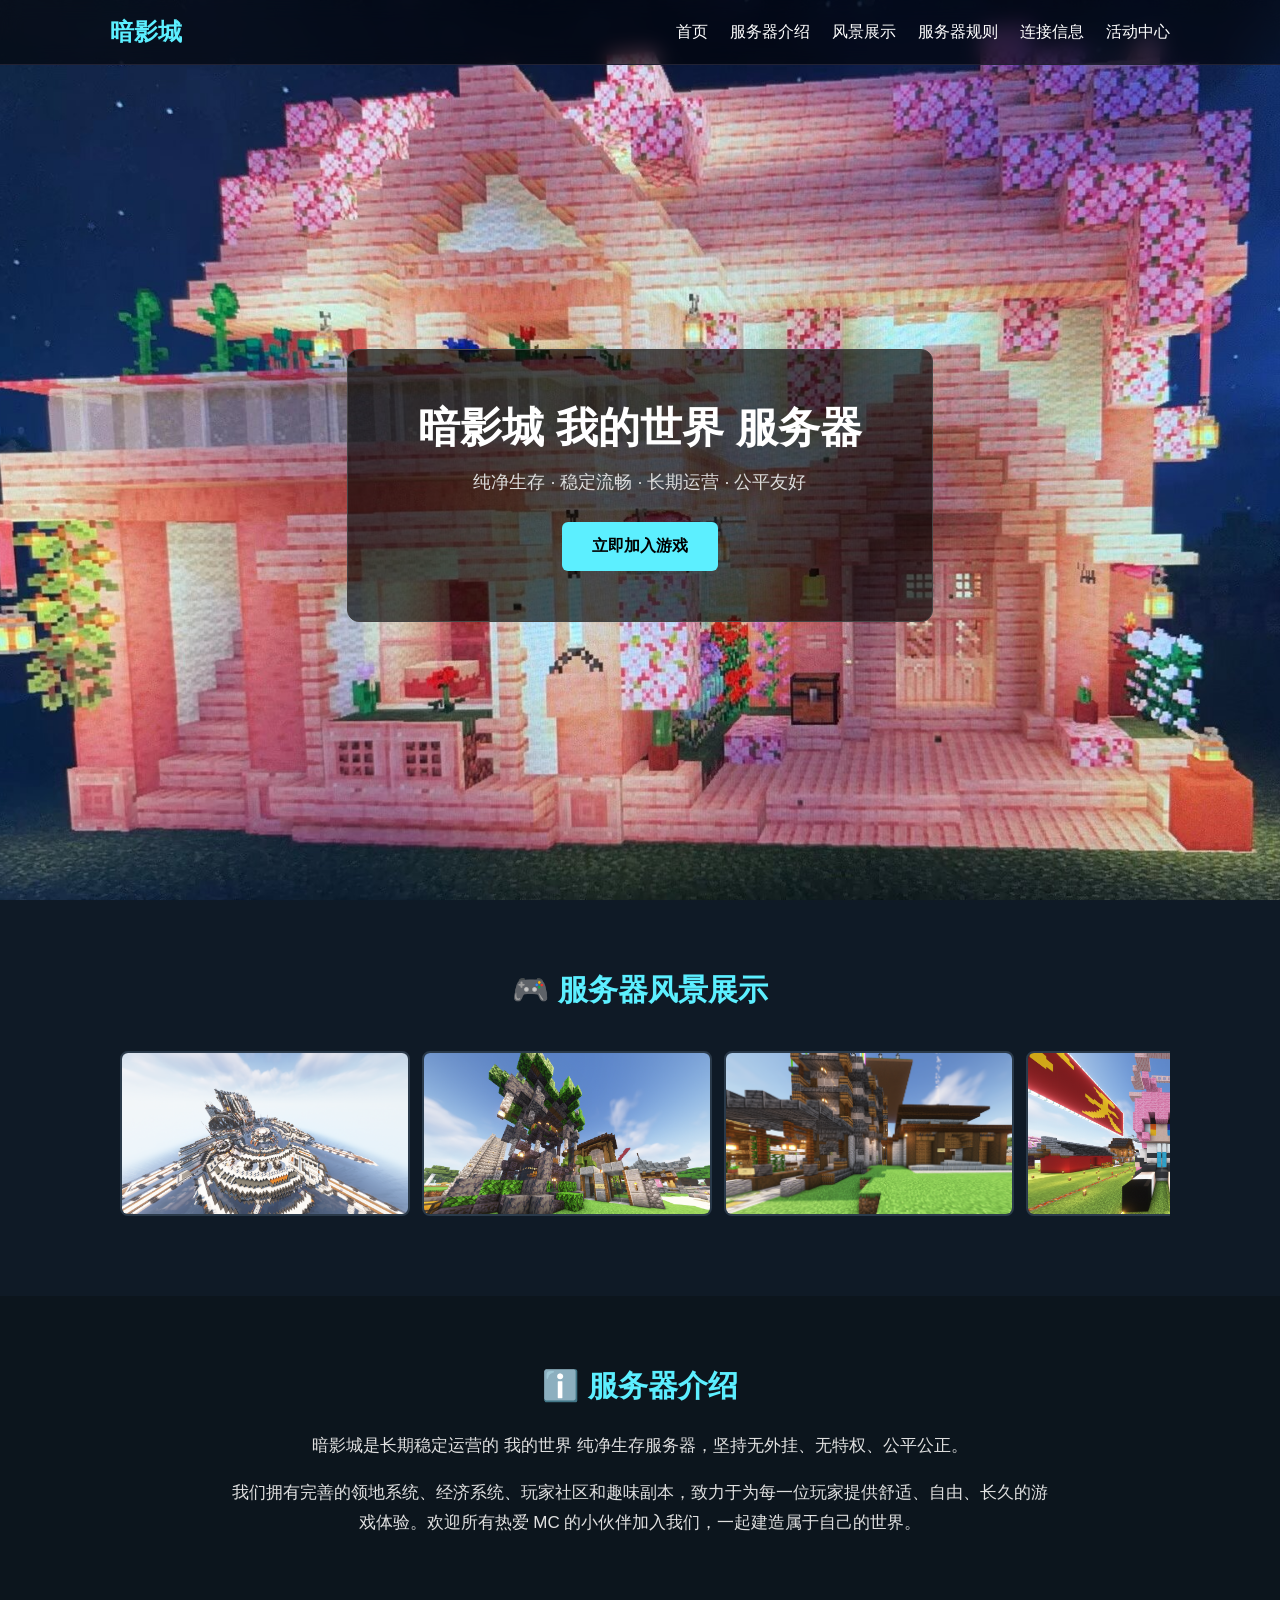
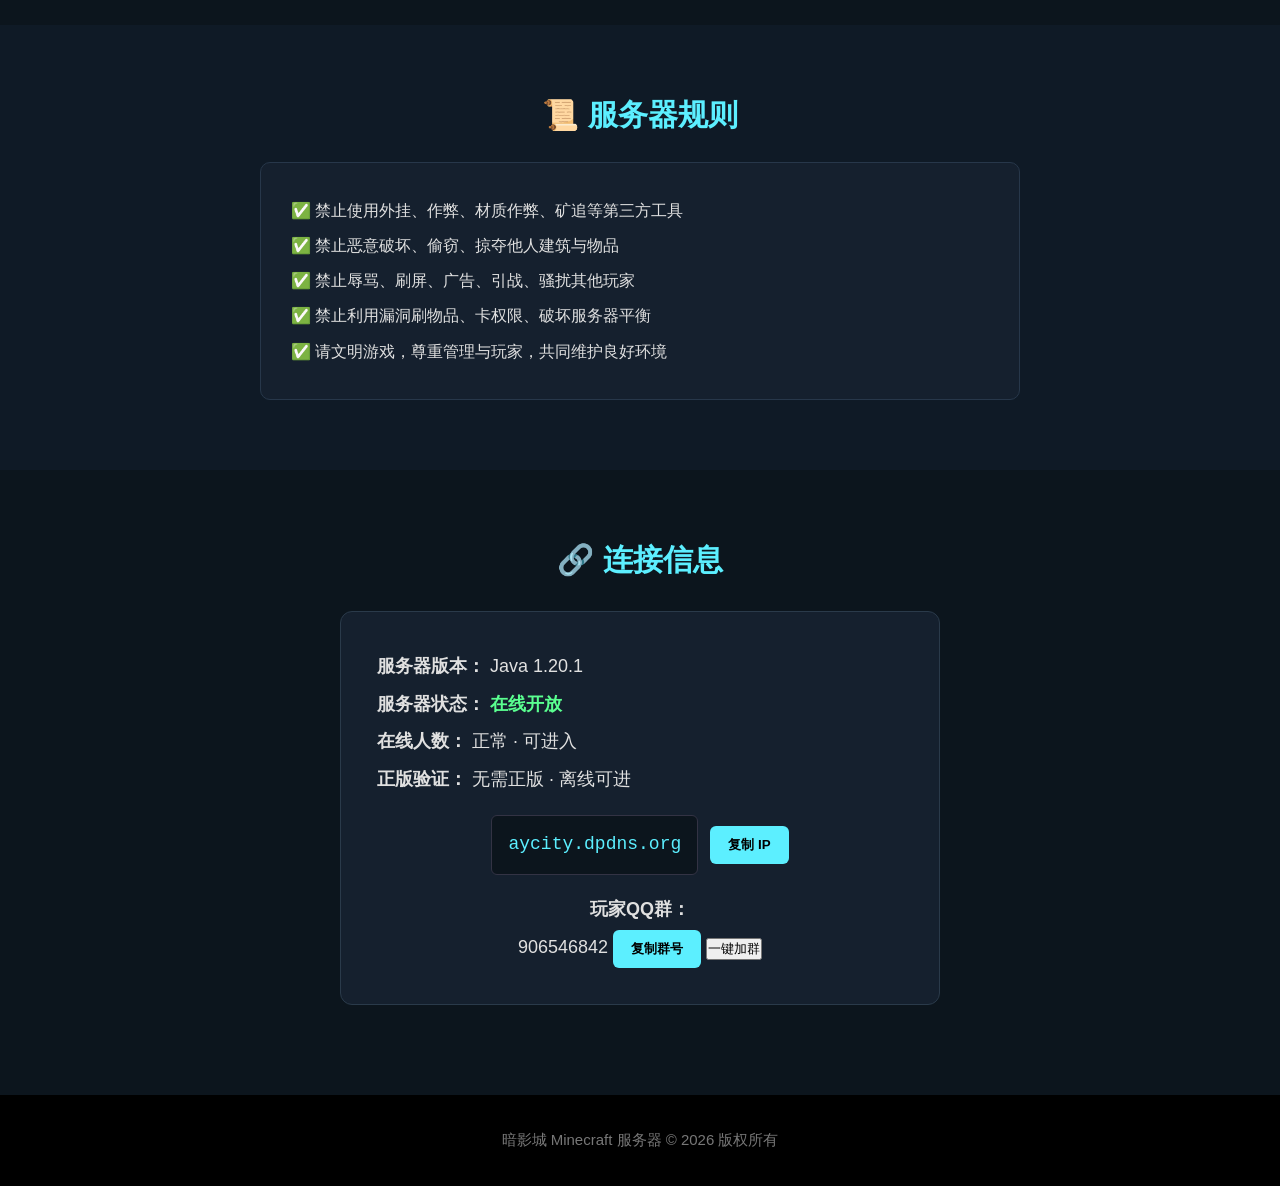
==== commit 553b2fef: "更新 index.html 增加活动页面" ====
--- a/index.html
+++ b/index.html
@@ -1,177 +1,179 @@
-<!DOCTYPE html>
-<html lang="zh-CN">
-<head>
-  <meta charset="UTF-8">
-  <meta name="viewport" content="width=device-width, initial-scale=1.0">
-  <title>暗影城 - 我的世界服务器</title>
-  <link rel="stylesheet" href="style.css">
-  <style>
-    /* 图片灯箱放大 */
-    .lightbox {
-      display: none;
-      position: fixed;
-      top: 0; left: 0; width: 100%; height: 100%;
-      background: rgba(0,0,0,0.9);
-      z-index: 9999;
-      align-items: center;
-      justify-content: center;
-    }
-    .lightbox.show {
-      display: flex;
-    }
-    .lightbox-img {
-      max-width: 90%;
-      max-height: 90%;
-      border-radius: 8px;
-    }
-    .lightbox-close {
-      position: absolute;
-      top: 20px; right: 30px;
-      color: white;
-      font-size: 40px;
-      cursor: pointer;
-    }
-    .slide-item img {
-      cursor: zoom-in;
-    }
-  </style>
-</head>
-
-<body>
-
-<!-- 导航栏 -->
-<nav class="navbar">
-  <div class="container">
-    <div class="logo">暗影城</div>
-    <ul class="nav">
-      <li><a href="#home">首页</a></li>
-      <li><a href="#about">服务器介绍</a></li>
-      <li><a href="#gallery">风景展示</a></li>
-      <li><a href="#rules">服务器规则</a></li>
-      <li><a href="#info">连接信息</a></li>
-    </ul>
-  </div>
-</nav>
-
-<!-- 顶部横幅 -->
-<header id="home" class="banner" style="background-image: url('images/bg.jpg')">
-  <div class="banner-inner">
-    <h1>暗影城 我的世界 服务器</h1>
-    <p>纯净生存 · 稳定流畅 · 长期运营 · 公平友好</p>
-    <a href="#info" class="btn">立即加入游戏</a>
-  </div>
-</header>
-
-<!-- 风景轮播（带点击放大） -->
-<section id="gallery" class="gallery">
-  <div class="container">
-    <h2>🎮 服务器风景展示</h2>
-    <div class="slider">
-      <div class="slide-item">
-        <img src="images/slide1.jpg" alt="服务器风景1" onclick="openLightbox(this)">
-      </div>
-      <div class="slide-item">
-        <img src="images/slide2.jpg" alt="服务器风景2" onclick="openLightbox(this)">
-      </div>
-      <div class="slide-item">
-        <img src="images/slide3.jpg" alt="服务器风景3" onclick="openLightbox(this)">
-      </div>
-      <div class="slide-item">
-        <img src="images/slide4.jpg" alt="服务器风景4" onclick="openLightbox(this)">
-      </div>
-    </div>
-  </div>
-</section>
-
-<!-- 放大图片用灯箱 -->
-<div id="lightbox" class="lightbox">
-  <span class="lightbox-close" onclick="closeLightbox()">&times;</span>
-  <img class="lightbox-img" id="lightbox-img">
-</div>
-
-<!-- 服务器介绍 -->
-<section id="about" class="about">
-  <div class="container">
-    <h2>ℹ️ 服务器介绍</h2>
-    <p>暗影城是长期稳定运营的 我的世界 纯净生存服务器，坚持无外挂、无特权、公平公正。</p>
-    <p>我们拥有完善的领地系统、经济系统、玩家社区和趣味副本，致力于为每一位玩家提供舒适、自由、长久的游戏体验。欢迎所有热爱 MC 的小伙伴加入我们，一起建造属于自己的世界。</p>
-  </div>
-</section>
-
-<!-- 服务器规则 -->
-<section id="rules" class="rules">
-  <div class="container">
-    <h2>📜 服务器规则</h2>
-    <div class="rule-box">
-      <ul>
-        <li>禁止使用外挂、作弊、材质作弊、矿追等第三方工具</li>
-        <li>禁止恶意破坏、偷窃、掠夺他人建筑与物品</li>
-        <li>禁止辱骂、刷屏、广告、引战、骚扰其他玩家</li>
-        <li>禁止利用漏洞刷物品、卡权限、破坏服务器平衡</li>
-        <li>请文明游戏，尊重管理与玩家，共同维护良好环境</li>
-      </ul>
-    </div>
-  </div>
-</section>
-
-<!-- 服务器信息 + 复制IP -->
-<section id="info" class="server-info">
-  <div class="container">
-    <h2>🔗 连接信息</h2>
-
-    <div class="info-card">
-      <p><strong>服务器版本：</strong> Java 1.20.1</p>
-      <p><strong>服务器状态：</strong> <span class="status-online">在线开放</span></p>
-      <p><strong>在线人数：</strong> <span id="player-count">加载中...</span></p>
-      <p><strong>正版验证：</strong> 无需正版 · 离线可进</p>
-
-      <div class="ip-box">
-        <span id="server-ip">aycity.dpdns.org</span>
-        <button class="copy-btn" onclick="copyIP()">复制 IP</button>
-      </div>
-
-      <div class="qq-group">
-        <p><strong>玩家QQ群：</strong></p>
-        <span id="qq-num">906546842</span>
-        <button class="copy-btn" onclick="copyQQ()">复制群号</button>
-        <button class="jump-btn" onclick="window.open('https://qm.qq.com/cgi-bin/qm/qr?k=eyJ0eXAiOiJKV1QiLCJhbGciOiJIUzI1NiJ9.eyJjaCI6IjkwNjU0Njg0MiJ9.1Y2X1Y2X1Y2X','_blank')">一键加群</button>
-      </div>
-    </div>
-  </div>
-</section>
-
-<!-- 底部 -->
-<footer>
-  <div class="container">
-    <p>暗影城 Minecraft 服务器 © 2026 版权所有</p>
-  </div>
-</footer>
-
-<script>
-  // 复制IP
-  function copyIP() {
-    let ip = document.getElementById("server-ip").innerText;
-    navigator.clipboard.writeText(ip).then(() => alert("IP 已复制：" + ip));
-  }
-
-  // 复制QQ群
-  function copyQQ() {
-    let qq = document.getElementById("qq-num").innerText;
-    navigator.clipboard.writeText(qq).then(() => alert("QQ群号已复制"));
-  }
-
-  // 图片放大
-  function openLightbox(img) {
-    document.getElementById("lightbox-img").src = img.src;
-    document.getElementById("lightbox").classList.add("show");
-  }
-  function closeLightbox() {
-    document.getElementById("lightbox").classList.remove("show");
-  }
-
-  // 在线人数模拟（你有API我再换成真实接口）
-  document.getElementById("player-count").innerText = "正常 · 可进入";
-</script>
-
-</body>
-</html>
+<!DOCTYPE html>
+<html lang="zh-CN">
+<head>
+  <meta charset="UTF-8">
+  <meta name="viewport" content="width=device-width, initial-scale=1.0">
+  <title>暗影城 - 我的世界服务器</title>
+  <link rel="stylesheet" href="style.css">
+  <style>
+    /* 图片灯箱放大 */
+    .lightbox {
+      display: none;
+      position: fixed;
+      top: 0; left: 0; width: 100%; height: 100%;
+      background: rgba(0,0,0,0.9);
+      z-index: 9999;
+      align-items: center;
+      justify-content: center;
+    }
+    .lightbox.show {
+      display: flex;
+    }
+    .lightbox-img {
+      max-width: 90%;
+      max-height: 90%;
+      border-radius: 8px;
+    }
+    .lightbox-close {
+      position: absolute;
+      top: 20px; right: 30px;
+      color: white;
+      font-size: 40px;
+      cursor: pointer;
+    }
+    .slide-item img {
+      cursor: zoom-in;
+    }
+  </style>
+</head>
+
+<body>
+
+<!-- 导航栏 -->
+<nav class="navbar">
+  <div class="container">
+    <div class="logo">暗影城</div>
+    <ul class="nav">
+      <li><a href="#home">首页</a></li>
+      <li><a href="#about">服务器介绍</a></li>
+      <li><a href="#gallery">风景展示</a></li>
+      <li><a href="#rules">服务器规则</a></li>
+      <li><a href="#info">连接信息</a>
+      <!-- 新增：活动中心入口 -->
+      <li><a href="activity.html">活动中心</a></li>
+    </ul>
+  </div>
+</nav>
+
+<!-- 顶部横幅 -->
+<header id="home" class="banner" style="background-image: url('images/bg.jpg')">
+  <div class="banner-inner">
+    <h1>暗影城 我的世界 服务器</h1>
+    <p>纯净生存 · 稳定流畅 · 长期运营 · 公平友好</p>
+    <a href="#info" class="btn">立即加入游戏</a>
+  </div>
+</header>
+
+<!-- 风景轮播（带点击放大） -->
+<section id="gallery" class="gallery">
+  <div class="container">
+    <h2>🎮 服务器风景展示</h2>
+    <div class="slider">
+      <div class="slide-item">
+        <img src="images/slide1.jpg" alt="服务器风景1" onclick="openLightbox(this)">
+      </div>
+      <div class="slide-item">
+        <img src="images/slide2.jpg" alt="服务器风景2" onclick="openLightbox(this)">
+      </div>
+      <div class="slide-item">
+        <img src="images/slide3.jpg" alt="服务器风景3" onclick="openLightbox(this)">
+      </div>
+      <div class="slide-item">
+        <img src="images/slide4.jpg" alt="服务器风景4" onclick="openLightbox(this)">
+      </div>
+    </div>
+  </div>
+</section>
+
+<!-- 放大图片用灯箱 -->
+<div id="lightbox" class="lightbox">
+  <span class="lightbox-close" onclick="closeLightbox()">&times;</span>
+  <img class="lightbox-img" id="lightbox-img">
+</div>
+
+<!-- 服务器介绍 -->
+<section id="about" class="about">
+  <div class="container">
+    <h2>ℹ️ 服务器介绍</h2>
+    <p>暗影城是长期稳定运营的 我的世界 纯净生存服务器，坚持无外挂、无特权、公平公正。</p>
+    <p>我们拥有完善的领地系统、经济系统、玩家社区和趣味副本，致力于为每一位玩家提供舒适、自由、长久的游戏体验。欢迎所有热爱 MC 的小伙伴加入我们，一起建造属于自己的世界。</p>
+  </div>
+</section>
+
+<!-- 服务器规则 -->
+<section id="rules" class="rules">
+  <div class="container">
+    <h2>📜 服务器规则</h2>
+    <div class="rule-box">
+      <ul>
+        <li>禁止使用外挂、作弊、材质作弊、矿追等第三方工具</li>
+        <li>禁止恶意破坏、偷窃、掠夺他人建筑与物品</li>
+        <li>禁止辱骂、刷屏、广告、引战、骚扰其他玩家</li>
+        <li>禁止利用漏洞刷物品、卡权限、破坏服务器平衡</li>
+        <li>请文明游戏，尊重管理与玩家，共同维护良好环境</li>
+      </ul>
+    </div>
+  </div>
+</section>
+
+<!-- 服务器信息 + 复制IP -->
+<section id="info" class="server-info">
+  <div class="container">
+    <h2>🔗 连接信息</h2>
+
+    <div class="info-card">
+      <p><strong>服务器版本：</strong> Java 1.20.1</p>
+      <p><strong>服务器状态：</strong> <span class="status-online">在线开放</span></p>
+      <p><strong>在线人数：</strong> <span id="player-count">加载中...</span></p>
+      <p><strong>正版验证：</strong> 无需正版 · 离线可进</p>
+
+      <div class="ip-box">
+        <span id="server-ip">aycity.dpdns.org</span>
+        <button class="copy-btn" onclick="copyIP()">复制 IP</button>
+      </div>
+
+      <div class="qq-group">
+        <p><strong>玩家QQ群：</strong></p>
+        <span id="qq-num">906546842</span>
+        <button class="copy-btn" onclick="copyQQ()">复制群号</button>
+        <button class="jump-btn" onclick="window.open('https://qm.qq.com/cgi-bin/qm/qr?k=eyJ0eXAiOiJKV1QiLCJhbGciOiJIUzI1NiJ9.eyJjaCI6IjkwNjU0Njg0MiJ9.1Y2X1Y2X1Y2X','_blank')">一键加群</button>
+      </div>
+    </div>
+  </div>
+</section>
+
+<!-- 底部 -->
+<footer>
+  <div class="container">
+    <p>暗影城 Minecraft 服务器 © 2026 版权所有</p>
+  </div>
+</footer>
+
+<script>
+  // 复制IP
+  function copyIP() {
+    let ip = document.getElementById("server-ip").innerText;
+    navigator.clipboard.writeText(ip).then(() => alert("IP 已复制：" + ip));
+  }
+
+  // 复制QQ群
+  function copyQQ() {
+    let qq = document.getElementById("qq-num").innerText;
+    navigator.clipboard.writeText(qq).then(() => alert("QQ群号已复制"));
+  }
+
+  // 图片放大
+  function openLightbox(img) {
+    document.getElementById("lightbox-img").src = img.src;
+    document.getElementById("lightbox").classList.add("show");
+  }
+  function closeLightbox() {
+    document.getElementById("lightbox").classList.remove("show");
+  }
+
+  // 在线人数模拟（你有API我再换成真实接口）
+  document.getElementById("player-count").innerText = "正常 · 可进入";
+</script>
+
+</body>
+</html>
